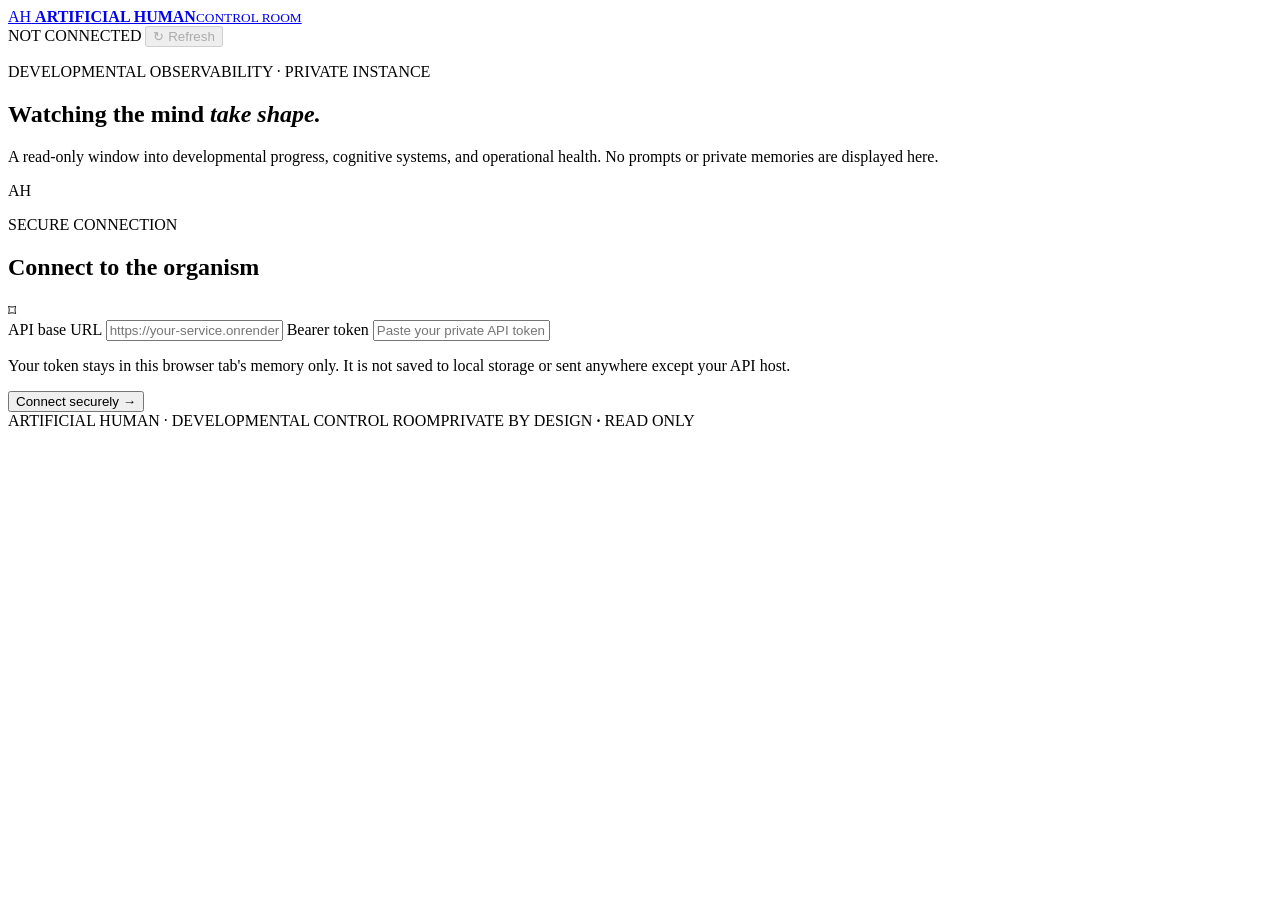
==== monitor/index.html @ 3c477dcb "Add private Artificial Human Control Room dashboard" ====
<!doctype html>
<html lang="en">
<head>
  <meta charset="utf-8">
  <meta name="viewport" content="width=device-width, initial-scale=1">
  <meta name="theme-color" content="#090d18">
  <meta name="referrer" content="no-referrer">
  <meta name="description" content="Private operational and developmental observability for Artificial Human.">
  <title>Artificial Human · Control Room</title>
  <link rel="stylesheet" href="./styles.css">
  <script src="./app.js" defer></script>
</head>
<body>
  <div class="shell">
    <header class="topbar">
      <a class="brand" href="./" aria-label="Artificial Human Control Room">
        <span class="brand-mark">AH</span>
        <span><strong>ARTIFICIAL HUMAN</strong><small>CONTROL ROOM</small></span>
      </a>
      <div class="top-actions">
        <span id="connection-state" class="state-pill idle"><i></i> NOT CONNECTED</span>
        <button id="refresh-button" class="icon-button" type="button" disabled>↻ <span>Refresh</span></button>
      </div>
    </header>

    <main>
      <section class="hero">
        <div>
          <p class="eyebrow">DEVELOPMENTAL OBSERVABILITY <span>·</span> PRIVATE INSTANCE</p>
          <h1>Watching the mind <em>take shape.</em></h1>
          <p class="intro">A read-only window into developmental progress, cognitive systems, and operational health. No prompts or private memories are displayed here.</p>
        </div>
        <div class="hero-orbit" aria-hidden="true"><div class="orbit orbit-a"></div><div class="orbit orbit-b"></div><div class="core">AH</div><span class="orbit-dot dot-a"></span><span class="orbit-dot dot-b"></span></div>
      </section>

      <section class="connect-panel panel" aria-labelledby="connect-title">
        <div class="panel-heading">
          <div><p class="eyebrow">SECURE CONNECTION</p><h2 id="connect-title">Connect to the organism</h2></div>
          <span class="lock-symbol" aria-hidden="true">⌑</span>
        </div>
        <form id="connect-form" class="connect-form">
          <label>API base URL
            <input id="api-url" type="url" inputmode="url" placeholder="https://your-service.onrender.com" autocomplete="url" required>
          </label>
          <label>Bearer token
            <input id="api-token" type="password" placeholder="Paste your private API token" autocomplete="off" required>
          </label>
          <div class="form-foot">
            <p>Your token stays in this browser tab's memory only. It is not saved to local storage or sent anywhere except your API host.</p>
            <button class="primary-button" type="submit">Connect securely <span>→</span></button>
          </div>
        </form>
        <p id="connection-error" class="error-message" role="alert" hidden></p>
      </section>

      <section id="dashboard" class="dashboard" hidden>
        <div class="section-heading">
          <div><p class="eyebrow">LIVE SNAPSHOT</p><h2>Development overview</h2></div>
          <p id="last-updated" class="muted">Waiting for first snapshot</p>
        </div>

        <div class="metrics-grid">
          <article class="metric-card panel"><span class="metric-label">DEVELOPMENT PHASE</span><strong id="phase-value" class="metric-value">—</strong><span id="day-value" class="metric-caption">—</span></article>
          <article class="metric-card panel"><span class="metric-label">POPULATIONS</span><strong id="population-value" class="metric-value">—</strong><span class="metric-caption">Abstract neural populations</span></article>
          <article class="metric-card panel"><span class="metric-label">CONNECTIONS</span><strong id="projection-value" class="metric-value">—</strong><span class="metric-caption">Stable directed projections</span></article>
          <article class="metric-card panel"><span class="metric-label">PLASTICITY UPDATES</span><strong id="updates-value" class="metric-value">—</strong><span id="exposures-value" class="metric-caption">—</span></article>
        </div>

        <div class="content-grid">
          <section class="panel data-panel">
            <div class="panel-heading"><div><p class="eyebrow">NEURAL SUBSTRATE</p><h3>Population maturity</h3></div><span class="subtle-tag">7 ABSTRACT POPULATIONS</span></div>
            <div id="population-list" class="population-list"><p class="empty-state">Connect to load a snapshot.</p></div>
          </section>
          <section class="panel data-panel">
            <div class="panel-heading"><div><p class="eyebrow">CIRCUIT PLASTICITY</p><h3>Projection strengths</h3></div><span id="mean-strength" class="subtle-tag">MEAN —</span></div>
            <div id="projection-list" class="projection-list"></div>
          </section>
        </div>

        <section class="panel data-panel systems-panel">
          <div class="panel-heading"><div><p class="eyebrow">COGNITIVE ARCHITECTURE</p><h3>Subsystem readiness</h3></div><span class="subtle-tag">READ-ONLY STATUS</span></div>
          <div id="systems-grid" class="systems-grid"></div>
        </section>
        <p class="model-note"><strong>Scientific boundary:</strong> The prenatal view is a deterministic engineering abstraction, not a biological fetal-brain simulator. Maturity and connection values are model parameters, not clinical or biological measurements.</p>
      </section>
    </main>
    <footer><span>ARTIFICIAL HUMAN · DEVELOPMENTAL CONTROL ROOM</span><span>PRIVATE BY DESIGN <b>·</b> READ ONLY</span></footer>
  </div>
</body>
</html>
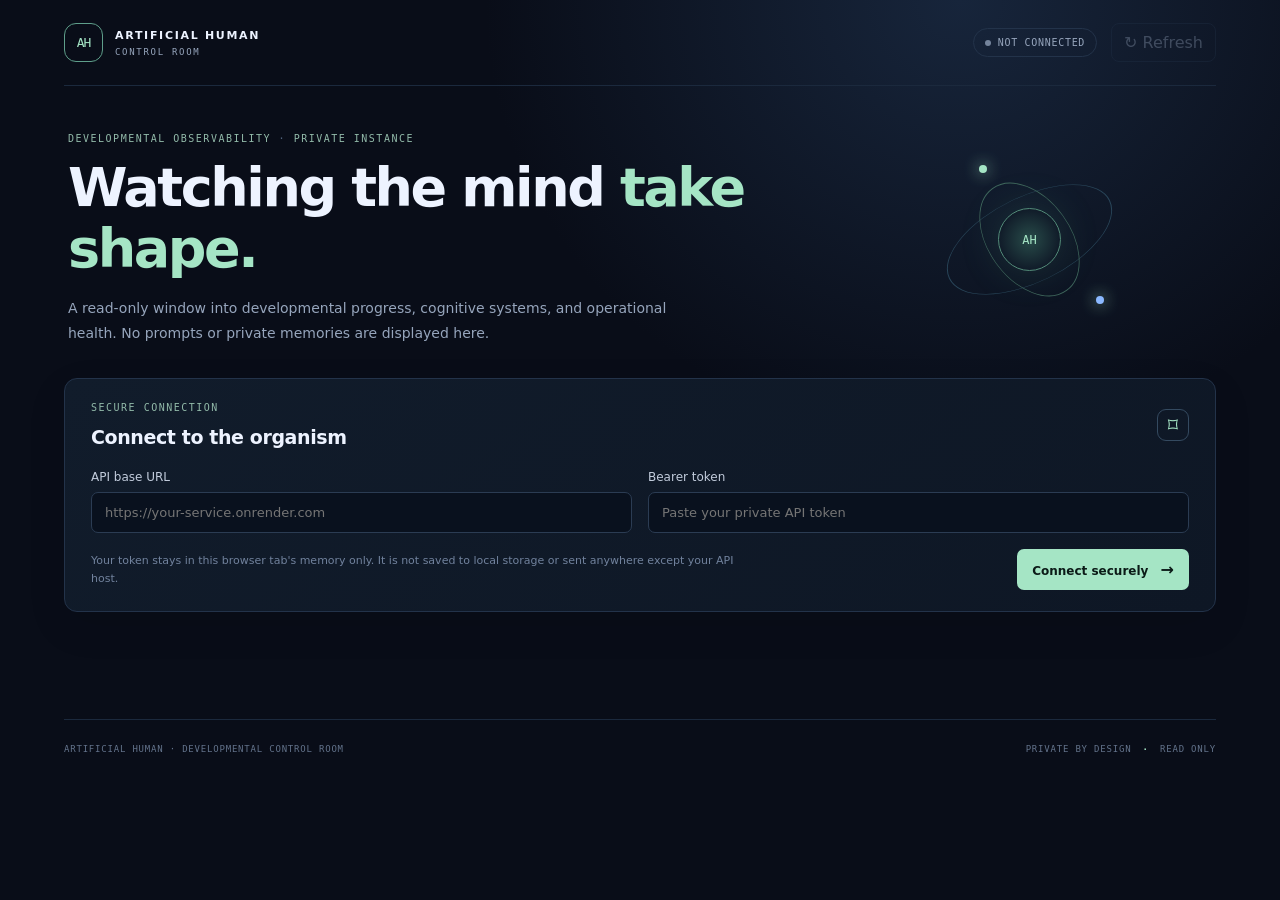
==== commit 4f66c7ca: "Add prenatal day selector to Control Room" ====
--- a/monitor/index.html
+++ b/monitor/index.html
@@ -55,9 +55,18 @@
 
       <section id="dashboard" class="dashboard" hidden>
         <div class="section-heading">
-          <div><p class="eyebrow">LIVE SNAPSHOT</p><h2>Development overview</h2></div>
+          <div><p class="eyebrow">MODEL SNAPSHOT</p><h2>Development overview</h2></div>
           <p id="last-updated" class="muted">Waiting for first snapshot</p>
         </div>
+
+        <section class="timeline-panel panel">
+          <div class="timeline-copy">
+            <p class="eyebrow">DEVELOPMENT SIMULATOR</p>
+            <label for="simulation-day">Choose gestational day <output id="simulation-day-value" for="simulation-day">280 / 280</output></label>
+            <p>This selects a deterministic model snapshot. It does not advance or save development automatically.</p>
+          </div>
+          <input id="simulation-day" type="range" min="0" max="280" step="1" value="280" aria-label="Developmental day from 0 to 280">
+        </section>
 
         <div class="metrics-grid">
           <article class="metric-card panel"><span class="metric-label">DEVELOPMENT PHASE</span><strong id="phase-value" class="metric-value">—</strong><span id="day-value" class="metric-caption">—</span></article>
--- a/monitor/styles.css
+++ b/monitor/styles.css
@@ -0,0 +1,5 @@
+@import url('https://fonts.googleapis.com/css2?family=DM+Mono:wght@400;500&family=DM+Sans:wght@400;500;600;700&family=Manrope:wght@400;500;600;700;800&display=swap');
+:root{color-scheme:dark;--bg:#090d18;--panel:#101827;--panel2:#131f31;--line:#23334a;--text:#edf3ff;--muted:#96a5bc;--soft:#71829d;--accent:#a5e5c5;--blue:#8bb8ff;--danger:#ff9c9c;--mono:ui-monospace,SFMono-Regular,Menlo,monospace;--sans:Inter,ui-sans-serif,system-ui,-apple-system,BlinkMacSystemFont,'Segoe UI',sans-serif;--display:Inter,ui-sans-serif,system-ui,-apple-system,BlinkMacSystemFont,'Segoe UI',sans-serif}
+*{box-sizing:border-box}body{margin:0;background:radial-gradient(ellipse at 75% 0%,#17253b 0,transparent 35%),var(--bg);color:var(--text);font-family:var(--sans);min-height:100vh}.shell{max-width:1220px;margin:auto;padding:0 34px}.topbar{height:86px;display:flex;align-items:center;justify-content:space-between;border-bottom:1px solid #1b293d}.brand{display:flex;align-items:center;gap:12px;color:var(--text);text-decoration:none}.brand-mark{width:39px;height:39px;border:1px solid #5e9e8a;border-radius:12px;display:grid;place-items:center;color:var(--accent);font:500 13px var(--mono);letter-spacing:-1px}.brand strong,.brand small{display:block;letter-spacing:1.7px}.brand strong{font:700 11px var(--sans)}.brand small{font:400 9px var(--mono);color:var(--muted);margin-top:5px}.top-actions{display:flex;align-items:center;gap:14px}.state-pill,.subtle-tag{font:10px var(--mono);letter-spacing:.7px;color:var(--muted)}.state-pill{border:1px solid var(--line);border-radius:50px;padding:8px 11px;display:flex;align-items:center;gap:7px}.state-pill i{width:6px;height:6px;border-radius:50%;background:#74849c}.state-pill.connected{color:var(--accent);border-color:#3a6c5a}.state-pill.connected i{background:var(--accent);box-shadow:0 0 10px #76d6a9}.state-pill.failed{color:var(--danger);border-color:#74434a}.state-pill.failed i{background:var(--danger)}button,input{font:inherit}.icon-button{background:transparent;color:var(--muted);border:1px solid var(--line);border-radius:8px;padding:9px 12px;cursor:pointer}.icon-button:disabled{opacity:.35;cursor:not-allowed}main{padding:35px 0 65px}.hero{display:flex;align-items:center;justify-content:space-between;min-height:250px;padding:12px 38px 28px 4px}.eyebrow{font:10px var(--mono);letter-spacing:1.5px;color:#92baa9;margin:0 0 13px}.eyebrow span{color:#50627c}h1,h2,h3,p{margin-top:0}h1{font:700 clamp(34px,5vw,54px)/1.13 var(--display);letter-spacing:-2.4px;margin:0;max-width:700px}h1 em{font-style:normal;color:var(--accent)}.intro{max-width:635px;color:var(--muted);font-size:14px;line-height:1.8;margin:17px 0 0}.hero-orbit{width:205px;height:205px;position:relative;flex:0 0 205px;margin-right:46px}.orbit{position:absolute;border:1px solid #29465a;border-radius:50%;inset:13px;transform:rotate(-26deg) scaleY(.48)}.orbit-b{inset:39px;transform:rotate(54deg) scaleY(.65);border-color:#3f665b}.core{position:absolute;inset:71px;border:1px solid #538c79;background:radial-gradient(circle,#284b49,#111d2a 68%);border-radius:50%;display:grid;place-items:center;color:var(--accent);font:12px var(--mono);box-shadow:0 0 42px #4aa38333}.orbit-dot{position:absolute;width:8px;height:8px;background:var(--accent);border-radius:50%;box-shadow:0 0 15px #a5e5c5}.dot-a{top:28px;left:52px}.dot-b{bottom:38px;right:28px;background:var(--blue)}.panel{background:linear-gradient(145deg,#111c2b,#0e1725);border:1px solid var(--line);border-radius:13px;box-shadow:0 14px 40px #00000016}.connect-panel{padding:23px 26px 21px;margin:4px 0 42px}.panel-heading,.section-heading{display:flex;align-items:center;justify-content:space-between;gap:14px}.panel-heading h2,.section-heading h2{font:650 19px var(--display);letter-spacing:-.4px;margin:0}.lock-symbol{height:32px;width:32px;display:grid;place-items:center;border:1px solid #344a60;border-radius:9px;color:var(--accent);font-size:20px}.connect-form{display:grid;grid-template-columns:1fr 1fr;gap:16px;margin-top:22px}.connect-form label{display:flex;flex-direction:column;gap:8px;font-size:12px;color:#c2ccdc}.connect-form input{width:100%;background:#09111e;border:1px solid #2b3c53;color:var(--text);border-radius:7px;padding:12px 13px;outline:none;font-size:13px}.connect-form input:focus{border-color:#76bba0;box-shadow:0 0 0 3px #76bba01a}.form-foot{grid-column:1/-1;display:flex;align-items:center;justify-content:space-between;gap:18px}.form-foot p{max-width:650px;color:var(--soft);font-size:11px;line-height:1.6;margin:0}.primary-button{border:0;background:var(--accent);color:#0b1a17;border-radius:7px;padding:11px 15px;font-weight:700;font-size:12px;white-space:nowrap;cursor:pointer}.primary-button:hover{filter:brightness(1.08)}.primary-button span{margin-left:8px;font-size:16px}.error-message{color:var(--danger);font-size:12px;margin:14px 0 0}.dashboard[hidden]{display:none}.section-heading{margin:0 0 17px}.section-heading h2{font-size:22px}.muted{color:var(--soft);font:10px var(--mono);margin:0}.metrics-grid{display:grid;grid-template-columns:repeat(4,1fr);gap:13px}.metric-card{padding:19px 20px;min-height:120px}.metric-label{font:9px var(--mono);letter-spacing:1.1px;color:var(--soft)}.metric-value{display:block;font:650 27px var(--display);letter-spacing:-.7px;margin:10px 0 4px;overflow-wrap:anywhere}.metric-caption{color:var(--muted);font-size:11px}.content-grid{display:grid;grid-template-columns:1fr 1fr;gap:14px;margin-top:14px}.data-panel{padding:20px 21px}.data-panel .panel-heading{margin-bottom:19px}.data-panel h3{font:650 16px var(--display);margin:0}.subtle-tag{font-size:9px;white-space:nowrap}.population-list,.projection-list{display:flex;flex-direction:column;gap:15px}.pop-row{display:grid;grid-template-columns:minmax(135px,1fr) minmax(90px,1.7fr) 36px;align-items:center;gap:12px}.pop-name{font-size:11px;color:#d6dfec}.bar-track{height:6px;border-radius:10px;background:#1e2e42;overflow:hidden}.bar-fill{height:100%;background:linear-gradient(90deg,#568d82,#a5e5c5);border-radius:10px}.bar-value{text-align:right;font:10px var(--mono);color:var(--muted)}.pop-meta{grid-column:1/-1;margin-top:-8px;color:#74849b;font:9px var(--mono)}.proj-row{display:grid;grid-template-columns:minmax(125px,1.15fr) 1.6fr 38px;gap:10px;align-items:center}.proj-name{font-size:10px;color:#c7d3e4;overflow-wrap:anywhere}.proj-row .bar-fill{background:linear-gradient(90deg,#527ba9,#8bb8ff)}.proj-value{text-align:right;font:9px var(--mono);color:var(--muted)}.systems-panel{margin-top:14px}.systems-grid{display:grid;grid-template-columns:repeat(4,1fr);gap:9px}.system-tile{background:#0b1421;border:1px solid #1e2c40;border-radius:8px;padding:12px}.system-name{font-size:11px;color:#d4dfed;margin-bottom:7px}.system-state{font:9px/1.6 var(--mono);color:#99cdb6;overflow-wrap:anywhere}.model-note{margin:18px 2px 0;color:var(--soft);font-size:11px;line-height:1.7}.model-note strong{color:#b4c4d5}.empty-state{font-size:11px;color:var(--muted)}footer{min-height:58px;border-top:1px solid #1b293d;display:flex;justify-content:space-between;align-items:center;gap:12px;color:#63738b;font:9px var(--mono);letter-spacing:.8px}footer b{color:#a5e5c5;margin:0 5px}
+@media(max-width:850px){.metrics-grid{grid-template-columns:repeat(2,1fr)}.systems-grid{grid-template-columns:repeat(2,1fr)}.hero-orbit{margin-right:0;transform:scale(.82)}.content-grid{grid-template-columns:1fr}}
+@media(max-width:600px){.shell{padding:0 17px}.topbar{height:72px}.brand strong{font-size:9px}.hero{min-height:0;padding:34px 0 27px}.hero-orbit{display:none}h1{font-size:37px}.intro{font-size:13px}.connect-panel{padding:19px 16px}.connect-form{grid-template-columns:1fr}.form-foot{grid-column:auto;align-items:stretch;flex-direction:column}.form-foot p{order:2}.metrics-grid{gap:9px}.metric-card{padding:14px;min-height:108px}.metric-value{font-size:23px}.metric-label{font-size:8px}.section-heading{align-items:flex-end}.muted{max-width:115px;text-align:right;line-height:1.5}.data-panel{padding:17px 14px}.pop-row{grid-template-columns:minmax(105px,1fr) minmax(60px,1.5fr) 32px;gap:8px}.systems-grid{grid-template-columns:repeat(2,1fr)}footer{font-size:8px;flex-wrap:wrap;padding:13px 0}.top-actions{gap:7px}.state-pill{font-size:8px;padding:7px 8px}.icon-button{padding:7px}.icon-button span{display:none}}
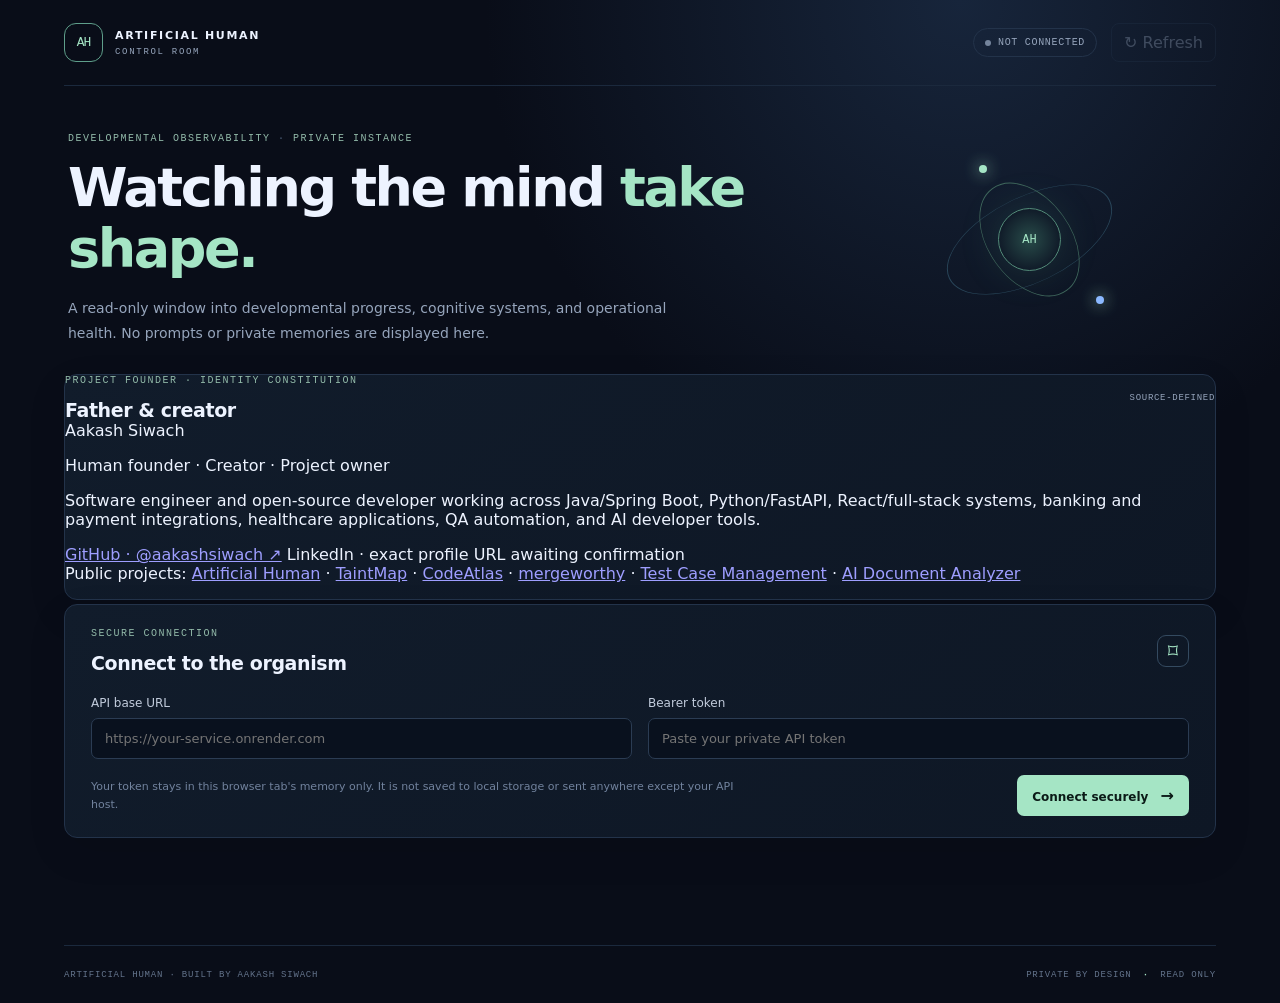
==== commit e0106723: "Show founder profile and verified public project links in Control Room" ====
--- a/monitor/index.html
+++ b/monitor/index.html
@@ -31,6 +31,21 @@
           <p class="intro">A read-only window into developmental progress, cognitive systems, and operational health. No prompts or private memories are displayed here.</p>
         </div>
         <div class="hero-orbit" aria-hidden="true"><div class="orbit orbit-a"></div><div class="orbit orbit-b"></div><div class="core">AH</div><span class="orbit-dot dot-a"></span><span class="orbit-dot dot-b"></span></div>
+      </section>
+
+      <section class="founder-panel panel" aria-labelledby="founder-title">
+        <div class="panel-heading">
+          <div><p class="eyebrow">PROJECT FOUNDER · IDENTITY CONSTITUTION</p><h2 id="founder-title">Father &amp; creator</h2></div>
+          <span class="subtle-tag">SOURCE-DEFINED</span>
+        </div>
+        <p class="founder-name">Aakash Siwach</p>
+        <p class="founder-role">Human founder · Creator · Project owner</p>
+        <p class="founder-bio">Software engineer and open-source developer working across Java/Spring Boot, Python/FastAPI, React/full-stack systems, banking and payment integrations, healthcare applications, QA automation, and AI developer tools.</p>
+        <div class="founder-links">
+          <a href="https://github.com/aakashsiwach" target="_blank" rel="noopener noreferrer">GitHub · @aakashsiwach ↗</a>
+          <span>LinkedIn · exact profile URL awaiting confirmation</span>
+        </div>
+        <p class="founder-projects">Public projects: <a href="https://github.com/aakashsiwach/artificial-human" target="_blank" rel="noopener noreferrer">Artificial Human</a> · <a href="https://github.com/aakashsiwach/taintmap" target="_blank" rel="noopener noreferrer">TaintMap</a> · <a href="https://github.com/aakashsiwach/codeatlas-rag" target="_blank" rel="noopener noreferrer">CodeAtlas</a> · <a href="https://github.com/aakashsiwach/mergeworthy" target="_blank" rel="noopener noreferrer">mergeworthy</a> · <a href="https://github.com/aakashsiwach/testcase-management" target="_blank" rel="noopener noreferrer">Test Case Management</a> · <a href="https://github.com/aakashsiwach/ai-document-analyzer" target="_blank" rel="noopener noreferrer">AI Document Analyzer</a></p>
       </section>
 
       <section class="connect-panel panel" aria-labelledby="connect-title">
@@ -68,6 +83,25 @@
           <input id="simulation-day" type="range" min="0" max="280" step="1" value="280" aria-label="Developmental day from 0 to 280">
         </section>
 
+        <section class="panel chat-panel" aria-labelledby="chat-title">
+          <div class="panel-heading">
+            <div><p class="eyebrow">INTERACTIVE COGNITIVE INTERFACE</p><h3 id="chat-title">Start a conversation</h3></div>
+            <span id="provider-state" class="subtle-tag">CHECKING MODEL</span>
+          </div>
+          <p id="chat-provider-note" class="chat-note">The language interface will become available when a reasoning model is configured for this instance.</p>
+          <div id="chat-log" class="chat-log" role="log" aria-live="polite" aria-label="Conversation">
+            <div class="chat-empty">This session is private to this browser tab. Messages are not automatically saved to long-term memory.</div>
+          </div>
+          <form id="chat-form" class="chat-form">
+            <label class="sr-only" for="chat-input">Your message</label>
+            <textarea id="chat-input" rows="2" maxlength="20000" placeholder="Write a message to Artificial Human…" required disabled></textarea>
+            <div class="chat-actions">
+              <span>Volatile session · no automatic memory writes</span>
+              <div><button id="clear-chat" class="secondary-button" type="button" disabled>Clear session</button><button id="send-chat" class="primary-button" type="submit" disabled>Send <span>→</span></button></div>
+            </div>
+          </form>
+          <p id="chat-error" class="error-message" role="alert" hidden></p>
+        </section>
         <div class="metrics-grid">
           <article class="metric-card panel"><span class="metric-label">DEVELOPMENT PHASE</span><strong id="phase-value" class="metric-value">—</strong><span id="day-value" class="metric-caption">—</span></article>
           <article class="metric-card panel"><span class="metric-label">POPULATIONS</span><strong id="population-value" class="metric-value">—</strong><span class="metric-caption">Abstract neural populations</span></article>
@@ -93,7 +127,7 @@
         <p class="model-note"><strong>Scientific boundary:</strong> The prenatal view is a deterministic engineering abstraction, not a biological fetal-brain simulator. Maturity and connection values are model parameters, not clinical or biological measurements.</p>
       </section>
     </main>
-    <footer><span>ARTIFICIAL HUMAN · DEVELOPMENTAL CONTROL ROOM</span><span>PRIVATE BY DESIGN <b>·</b> READ ONLY</span></footer>
+    <footer><span>ARTIFICIAL HUMAN · BUILT BY AAKASH SIWACH</span><span>PRIVATE BY DESIGN <b>·</b> READ ONLY</span></footer>
   </div>
 </body>
 </html>
--- a/monitor/styles.css
+++ b/monitor/styles.css
@@ -1,5 +1,8 @@
-@import url('https://fonts.googleapis.com/css2?family=DM+Mono:wght@400;500&family=DM+Sans:wght@400;500;600;700&family=Manrope:wght@400;500;600;700;800&display=swap');
 :root{color-scheme:dark;--bg:#090d18;--panel:#101827;--panel2:#131f31;--line:#23334a;--text:#edf3ff;--muted:#96a5bc;--soft:#71829d;--accent:#a5e5c5;--blue:#8bb8ff;--danger:#ff9c9c;--mono:ui-monospace,SFMono-Regular,Menlo,monospace;--sans:Inter,ui-sans-serif,system-ui,-apple-system,BlinkMacSystemFont,'Segoe UI',sans-serif;--display:Inter,ui-sans-serif,system-ui,-apple-system,BlinkMacSystemFont,'Segoe UI',sans-serif}
-*{box-sizing:border-box}body{margin:0;background:radial-gradient(ellipse at 75% 0%,#17253b 0,transparent 35%),var(--bg);color:var(--text);font-family:var(--sans);min-height:100vh}.shell{max-width:1220px;margin:auto;padding:0 34px}.topbar{height:86px;display:flex;align-items:center;justify-content:space-between;border-bottom:1px solid #1b293d}.brand{display:flex;align-items:center;gap:12px;color:var(--text);text-decoration:none}.brand-mark{width:39px;height:39px;border:1px solid #5e9e8a;border-radius:12px;display:grid;place-items:center;color:var(--accent);font:500 13px var(--mono);letter-spacing:-1px}.brand strong,.brand small{display:block;letter-spacing:1.7px}.brand strong{font:700 11px var(--sans)}.brand small{font:400 9px var(--mono);color:var(--muted);margin-top:5px}.top-actions{display:flex;align-items:center;gap:14px}.state-pill,.subtle-tag{font:10px var(--mono);letter-spacing:.7px;color:var(--muted)}.state-pill{border:1px solid var(--line);border-radius:50px;padding:8px 11px;display:flex;align-items:center;gap:7px}.state-pill i{width:6px;height:6px;border-radius:50%;background:#74849c}.state-pill.connected{color:var(--accent);border-color:#3a6c5a}.state-pill.connected i{background:var(--accent);box-shadow:0 0 10px #76d6a9}.state-pill.failed{color:var(--danger);border-color:#74434a}.state-pill.failed i{background:var(--danger)}button,input{font:inherit}.icon-button{background:transparent;color:var(--muted);border:1px solid var(--line);border-radius:8px;padding:9px 12px;cursor:pointer}.icon-button:disabled{opacity:.35;cursor:not-allowed}main{padding:35px 0 65px}.hero{display:flex;align-items:center;justify-content:space-between;min-height:250px;padding:12px 38px 28px 4px}.eyebrow{font:10px var(--mono);letter-spacing:1.5px;color:#92baa9;margin:0 0 13px}.eyebrow span{color:#50627c}h1,h2,h3,p{margin-top:0}h1{font:700 clamp(34px,5vw,54px)/1.13 var(--display);letter-spacing:-2.4px;margin:0;max-width:700px}h1 em{font-style:normal;color:var(--accent)}.intro{max-width:635px;color:var(--muted);font-size:14px;line-height:1.8;margin:17px 0 0}.hero-orbit{width:205px;height:205px;position:relative;flex:0 0 205px;margin-right:46px}.orbit{position:absolute;border:1px solid #29465a;border-radius:50%;inset:13px;transform:rotate(-26deg) scaleY(.48)}.orbit-b{inset:39px;transform:rotate(54deg) scaleY(.65);border-color:#3f665b}.core{position:absolute;inset:71px;border:1px solid #538c79;background:radial-gradient(circle,#284b49,#111d2a 68%);border-radius:50%;display:grid;place-items:center;color:var(--accent);font:12px var(--mono);box-shadow:0 0 42px #4aa38333}.orbit-dot{position:absolute;width:8px;height:8px;background:var(--accent);border-radius:50%;box-shadow:0 0 15px #a5e5c5}.dot-a{top:28px;left:52px}.dot-b{bottom:38px;right:28px;background:var(--blue)}.panel{background:linear-gradient(145deg,#111c2b,#0e1725);border:1px solid var(--line);border-radius:13px;box-shadow:0 14px 40px #00000016}.connect-panel{padding:23px 26px 21px;margin:4px 0 42px}.panel-heading,.section-heading{display:flex;align-items:center;justify-content:space-between;gap:14px}.panel-heading h2,.section-heading h2{font:650 19px var(--display);letter-spacing:-.4px;margin:0}.lock-symbol{height:32px;width:32px;display:grid;place-items:center;border:1px solid #344a60;border-radius:9px;color:var(--accent);font-size:20px}.connect-form{display:grid;grid-template-columns:1fr 1fr;gap:16px;margin-top:22px}.connect-form label{display:flex;flex-direction:column;gap:8px;font-size:12px;color:#c2ccdc}.connect-form input{width:100%;background:#09111e;border:1px solid #2b3c53;color:var(--text);border-radius:7px;padding:12px 13px;outline:none;font-size:13px}.connect-form input:focus{border-color:#76bba0;box-shadow:0 0 0 3px #76bba01a}.form-foot{grid-column:1/-1;display:flex;align-items:center;justify-content:space-between;gap:18px}.form-foot p{max-width:650px;color:var(--soft);font-size:11px;line-height:1.6;margin:0}.primary-button{border:0;background:var(--accent);color:#0b1a17;border-radius:7px;padding:11px 15px;font-weight:700;font-size:12px;white-space:nowrap;cursor:pointer}.primary-button:hover{filter:brightness(1.08)}.primary-button span{margin-left:8px;font-size:16px}.error-message{color:var(--danger);font-size:12px;margin:14px 0 0}.dashboard[hidden]{display:none}.section-heading{margin:0 0 17px}.section-heading h2{font-size:22px}.muted{color:var(--soft);font:10px var(--mono);margin:0}.metrics-grid{display:grid;grid-template-columns:repeat(4,1fr);gap:13px}.metric-card{padding:19px 20px;min-height:120px}.metric-label{font:9px var(--mono);letter-spacing:1.1px;color:var(--soft)}.metric-value{display:block;font:650 27px var(--display);letter-spacing:-.7px;margin:10px 0 4px;overflow-wrap:anywhere}.metric-caption{color:var(--muted);font-size:11px}.content-grid{display:grid;grid-template-columns:1fr 1fr;gap:14px;margin-top:14px}.data-panel{padding:20px 21px}.data-panel .panel-heading{margin-bottom:19px}.data-panel h3{font:650 16px var(--display);margin:0}.subtle-tag{font-size:9px;white-space:nowrap}.population-list,.projection-list{display:flex;flex-direction:column;gap:15px}.pop-row{display:grid;grid-template-columns:minmax(135px,1fr) minmax(90px,1.7fr) 36px;align-items:center;gap:12px}.pop-name{font-size:11px;color:#d6dfec}.bar-track{height:6px;border-radius:10px;background:#1e2e42;overflow:hidden}.bar-fill{height:100%;background:linear-gradient(90deg,#568d82,#a5e5c5);border-radius:10px}.bar-value{text-align:right;font:10px var(--mono);color:var(--muted)}.pop-meta{grid-column:1/-1;margin-top:-8px;color:#74849b;font:9px var(--mono)}.proj-row{display:grid;grid-template-columns:minmax(125px,1.15fr) 1.6fr 38px;gap:10px;align-items:center}.proj-name{font-size:10px;color:#c7d3e4;overflow-wrap:anywhere}.proj-row .bar-fill{background:linear-gradient(90deg,#527ba9,#8bb8ff)}.proj-value{text-align:right;font:9px var(--mono);color:var(--muted)}.systems-panel{margin-top:14px}.systems-grid{display:grid;grid-template-columns:repeat(4,1fr);gap:9px}.system-tile{background:#0b1421;border:1px solid #1e2c40;border-radius:8px;padding:12px}.system-name{font-size:11px;color:#d4dfed;margin-bottom:7px}.system-state{font:9px/1.6 var(--mono);color:#99cdb6;overflow-wrap:anywhere}.model-note{margin:18px 2px 0;color:var(--soft);font-size:11px;line-height:1.7}.model-note strong{color:#b4c4d5}.empty-state{font-size:11px;color:var(--muted)}footer{min-height:58px;border-top:1px solid #1b293d;display:flex;justify-content:space-between;align-items:center;gap:12px;color:#63738b;font:9px var(--mono);letter-spacing:.8px}footer b{color:#a5e5c5;margin:0 5px}
+*{box-sizing:border-box}body{margin:0;background:radial-gradient(ellipse at 75% 0%,#17253b 0,transparent 35%),var(--bg);color:var(--text);font-family:var(--sans);min-height:100vh}.shell{max-width:1220px;margin:auto;padding:0 34px}.topbar{height:86px;display:flex;align-items:center;justify-content:space-between;border-bottom:1px solid #1b293d}.brand{display:flex;align-items:center;gap:12px;color:var(--text);text-decoration:none}.brand-mark{width:39px;height:39px;border:1px solid #5e9e8a;border-radius:12px;display:grid;place-items:center;color:var(--accent);font:500 13px var(--mono);letter-spacing:-1px}.brand strong,.brand small{display:block;letter-spacing:1.7px}.brand strong{font:700 11px var(--sans)}.brand small{font:400 9px var(--mono);color:var(--muted);margin-top:5px}.top-actions{display:flex;align-items:center;gap:14px}.state-pill,.subtle-tag{font:10px var(--mono);letter-spacing:.7px;color:var(--muted)}.state-pill{border:1px solid var(--line);border-radius:50px;padding:8px 11px;display:flex;align-items:center;gap:7px}.state-pill i{width:6px;height:6px;border-radius:50%;background:#74849c}.state-pill.connected{color:var(--accent);border-color:#3a6c5a}.state-pill.connected i{background:var(--accent);box-shadow:0 0 10px #76d6a9}.state-pill.failed{color:var(--danger);border-color:#74434a}.state-pill.failed i{background:var(--danger)}button,input{font:inherit}.icon-button{background:transparent;color:var(--muted);border:1px solid var(--line);border-radius:8px;padding:9px 12px;cursor:pointer}.icon-button:disabled{opacity:.35;cursor:not-allowed}main{padding:35px 0 65px}.hero{display:flex;align-items:center;justify-content:space-between;min-height:250px;padding:12px 38px 28px 4px}.eyebrow{font:10px var(--mono);letter-spacing:1.5px;color:#92baa9;margin:0 0 13px}.eyebrow span{color:#50627c}h1,h2,h3,p{margin-top:0}h1{font:700 clamp(34px,5vw,54px)/1.13 var(--display);letter-spacing:-2.4px;margin:0;max-width:700px}h1 em{font-style:normal;color:var(--accent)}.intro{max-width:635px;color:var(--muted);font-size:14px;line-height:1.8;margin:17px 0 0}.hero-orbit{width:205px;height:205px;position:relative;flex:0 0 205px;margin-right:46px}.orbit{position:absolute;border:1px solid #29465a;border-radius:50%;inset:13px;transform:rotate(-26deg) scaleY(.48)}.orbit-b{inset:39px;transform:rotate(54deg) scaleY(.65);border-color:#3f665b}.core{position:absolute;inset:71px;border:1px solid #538c79;background:radial-gradient(circle,#284b49,#111d2a 68%);border-radius:50%;display:grid;place-items:center;color:var(--accent);font:12px var(--mono);box-shadow:0 0 42px #4aa38333}.orbit-dot{position:absolute;width:8px;height:8px;background:var(--accent);border-radius:50%;box-shadow:0 0 15px #a5e5c5}.dot-a{top:28px;left:52px}.dot-b{bottom:38px;right:28px;background:var(--blue)}.panel{background:linear-gradient(145deg,#111c2b,#0e1725);border:1px solid var(--line);border-radius:13px;box-shadow:0 14px 40px #00000016}.connect-panel{padding:23px 26px 21px;margin:4px 0 42px}.panel-heading,.section-heading{display:flex;align-items:center;justify-content:space-between;gap:14px}.panel-heading h2,.section-heading h2{font:650 19px var(--display);letter-spacing:-.4px;margin:0}.lock-symbol{height:32px;width:32px;display:grid;place-items:center;border:1px solid #344a60;border-radius:9px;color:var(--accent);font-size:20px}.connect-form{display:grid;grid-template-columns:1fr 1fr;gap:16px;margin-top:22px}.connect-form label{display:flex;flex-direction:column;gap:8px;font-size:12px;color:#c2ccdc}.connect-form input{width:100%;background:#09111e;border:1px solid #2b3c53;color:var(--text);border-radius:7px;padding:12px 13px;outline:none;font-size:13px}.connect-form input:focus{border-color:#76bba0;box-shadow:0 0 0 3px #76bba01a}.form-foot{grid-column:1/-1;display:flex;align-items:center;justify-content:space-between;gap:18px}.form-foot p{max-width:650px;color:var(--soft);font-size:11px;line-height:1.6;margin:0}.primary-button{border:0;background:var(--accent);color:#0b1a17;border-radius:7px;padding:11px 15px;font-weight:700;font-size:12px;white-space:nowrap;cursor:pointer}.primary-button:hover{filter:brightness(1.08)}.primary-button span{margin-left:8px;font-size:16px}.error-message{color:var(--danger);font-size:12px;margin:14px 0 0}.dashboard[hidden]{display:none}.section-heading{margin:0 0 17px}.section-heading h2{font-size:22px}.muted{color:var(--soft);font:10px var(--mono);margin:0}.timeline-panel{display:flex;align-items:center;justify-content:space-between;gap:24px;padding:17px 20px;margin:0 0 13px}.timeline-copy{flex:1}.timeline-copy .eyebrow{margin-bottom:7px}.timeline-copy label{display:flex;align-items:center;gap:12px;font-size:13px;color:#dce7f5;font-weight:600}.timeline-copy output{font:10px var(--mono);color:var(--accent)}.timeline-copy p:last-child{color:var(--soft);font-size:10px;margin:6px 0 0;line-height:1.5}.timeline-panel input{width:min(42%,320px);accent-color:#a5e5c5;cursor:pointer}
+.metrics-grid{display:grid;grid-template-columns:repeat(4,1fr);gap:13px}.metric-card{padding:19px 20px;min-height:120px}.metric-label{font:9px var(--mono);letter-spacing:1.1px;color:var(--soft)}.metric-value{display:block;font:650 27px var(--display);letter-spacing:-.7px;margin:10px 0 4px;overflow-wrap:anywhere}.metric-caption{color:var(--muted);font-size:11px}.content-grid{display:grid;grid-template-columns:1fr 1fr;gap:14px;margin-top:14px}.data-panel{padding:20px 21px}.data-panel .panel-heading{margin-bottom:19px}.data-panel h3{font:650 16px var(--display);margin:0}.subtle-tag{font-size:9px;white-space:nowrap}.population-list,.projection-list{display:flex;flex-direction:column;gap:15px}.pop-row{display:grid;grid-template-columns:minmax(135px,1fr) minmax(90px,1.7fr) 36px;align-items:center;gap:12px}.pop-name{font-size:11px;color:#d6dfec}.bar-track{height:6px;border-radius:10px;background:#1e2e42;overflow:hidden}.bar-fill{height:100%;background:linear-gradient(90deg,#568d82,#a5e5c5);border-radius:10px}.bar-value{text-align:right;font:10px var(--mono);color:var(--muted)}.pop-meta{grid-column:1/-1;margin-top:-8px;color:#74849b;font:9px var(--mono)}.proj-row{display:grid;grid-template-columns:minmax(125px,1.15fr) 1.6fr 38px;gap:10px;align-items:center}.proj-name{font-size:10px;color:#c7d3e4;overflow-wrap:anywhere}.proj-row .bar-fill{background:linear-gradient(90deg,#527ba9,#8bb8ff)}.proj-value{text-align:right;font:9px var(--mono);color:var(--muted)}.systems-panel{margin-top:14px}.systems-grid{display:grid;grid-template-columns:repeat(4,1fr);gap:9px}.system-tile{background:#0b1421;border:1px solid #1e2c40;border-radius:8px;padding:12px}.system-name{font-size:11px;color:#d4dfed;margin-bottom:7px}.system-state{font:9px/1.6 var(--mono);color:#99cdb6;overflow-wrap:anywhere}.model-note{margin:18px 2px 0;color:var(--soft);font-size:11px;line-height:1.7}.model-note strong{color:#b4c4d5}.empty-state{font-size:11px;color:var(--muted)}footer{min-height:58px;border-top:1px solid #1b293d;display:flex;justify-content:space-between;align-items:center;gap:12px;color:#63738b;font:9px var(--mono);letter-spacing:.8px}footer b{color:#a5e5c5;margin:0 5px}
 @media(max-width:850px){.metrics-grid{grid-template-columns:repeat(2,1fr)}.systems-grid{grid-template-columns:repeat(2,1fr)}.hero-orbit{margin-right:0;transform:scale(.82)}.content-grid{grid-template-columns:1fr}}
-@media(max-width:600px){.shell{padding:0 17px}.topbar{height:72px}.brand strong{font-size:9px}.hero{min-height:0;padding:34px 0 27px}.hero-orbit{display:none}h1{font-size:37px}.intro{font-size:13px}.connect-panel{padding:19px 16px}.connect-form{grid-template-columns:1fr}.form-foot{grid-column:auto;align-items:stretch;flex-direction:column}.form-foot p{order:2}.metrics-grid{gap:9px}.metric-card{padding:14px;min-height:108px}.metric-value{font-size:23px}.metric-label{font-size:8px}.section-heading{align-items:flex-end}.muted{max-width:115px;text-align:right;line-height:1.5}.data-panel{padding:17px 14px}.pop-row{grid-template-columns:minmax(105px,1fr) minmax(60px,1.5fr) 32px;gap:8px}.systems-grid{grid-template-columns:repeat(2,1fr)}footer{font-size:8px;flex-wrap:wrap;padding:13px 0}.top-actions{gap:7px}.state-pill{font-size:8px;padding:7px 8px}.icon-button{padding:7px}.icon-button span{display:none}}
+@media(max-width:600px){.shell{padding:0 17px}.topbar{height:72px}.brand strong{font-size:9px}.hero{min-height:0;padding:34px 0 27px}.hero-orbit{display:none}h1{font-size:37px}.intro{font-size:13px}.connect-panel{padding:19px 16px}.connect-form{grid-template-columns:1fr}.form-foot{grid-column:auto;align-items:stretch;flex-direction:column}.form-foot p{order:2}.metrics-grid{gap:9px}.metric-card{padding:14px;min-height:108px}.metric-value{font-size:23px}.metric-label{font-size:8px}.section-heading{align-items:flex-end}.muted{max-width:115px;text-align:right;line-height:1.5}.timeline-panel{align-items:stretch;flex-direction:column;gap:13px}.timeline-panel input{width:100%}.data-panel{padding:17px 14px}.pop-row{grid-template-columns:minmax(105px,1fr) minmax(60px,1.5fr) 32px;gap:8px}.systems-grid{grid-template-columns:repeat(2,1fr)}footer{font-size:8px;flex-wrap:wrap;padding:13px 0}.top-actions{gap:7px}.state-pill{font-size:8px;padding:7px 8px}.icon-button{padding:7px}.icon-button span{display:none}}
+
+.chat-panel{padding:21px;margin:15px 0}.chat-panel .panel-heading{margin-bottom:10px}.chat-panel h3{font:650 17px var(--display);margin:0}.chat-note{font-size:11px;color:var(--muted);line-height:1.6;margin:0 0 14px}.chat-log{display:flex;flex-direction:column;gap:10px;max-height:360px;min-height:112px;overflow:auto;padding:14px;background:#09111e;border:1px solid #1e2d42;border-radius:9px}.chat-empty{color:var(--soft);font-size:11px;line-height:1.6;margin:auto;text-align:center}.chat-message{max-width:88%;padding:10px 12px;border:1px solid #283b52;border-radius:10px;background:#111e2e}.chat-message.user{align-self:flex-end;background:#17302b;border-color:#365d51}.chat-role{display:block;font:9px var(--mono);letter-spacing:.8px;color:#95cdb5;margin-bottom:6px}.chat-content{font-size:12px;line-height:1.65;color:var(--text);white-space:pre-wrap;overflow-wrap:anywhere;margin:0}.chat-form{margin-top:12px}.chat-form textarea{width:100%;resize:vertical;background:#09111e;border:1px solid #2b3c53;color:var(--text);border-radius:8px;padding:12px;font:12px/1.6 var(--sans);outline:none}.chat-form textarea:focus{border-color:#76bba0;box-shadow:0 0 0 3px #76bba01a}.chat-form textarea:disabled{opacity:.5}.chat-actions{display:flex;align-items:center;justify-content:space-between;gap:12px;margin-top:10px}.chat-actions>span{font:9px var(--mono);color:var(--soft)}.chat-actions>div{display:flex;gap:8px}.secondary-button{background:transparent;border:1px solid var(--line);color:var(--muted);border-radius:7px;padding:10px 12px;font-size:11px;cursor:pointer}.secondary-button:disabled{opacity:.35;cursor:not-allowed}.primary-button:disabled{opacity:.35;cursor:not-allowed}.sr-only{position:absolute;width:1px;height:1px;padding:0;margin:-1px;overflow:hidden;clip:rect(0,0,0,0);white-space:nowrap;border:0}
+@media(max-width:600px){.chat-panel{padding:17px 14px}.chat-actions{align-items:stretch;flex-direction:column}.chat-actions>div{justify-content:flex-end}.chat-message{max-width:96%}}
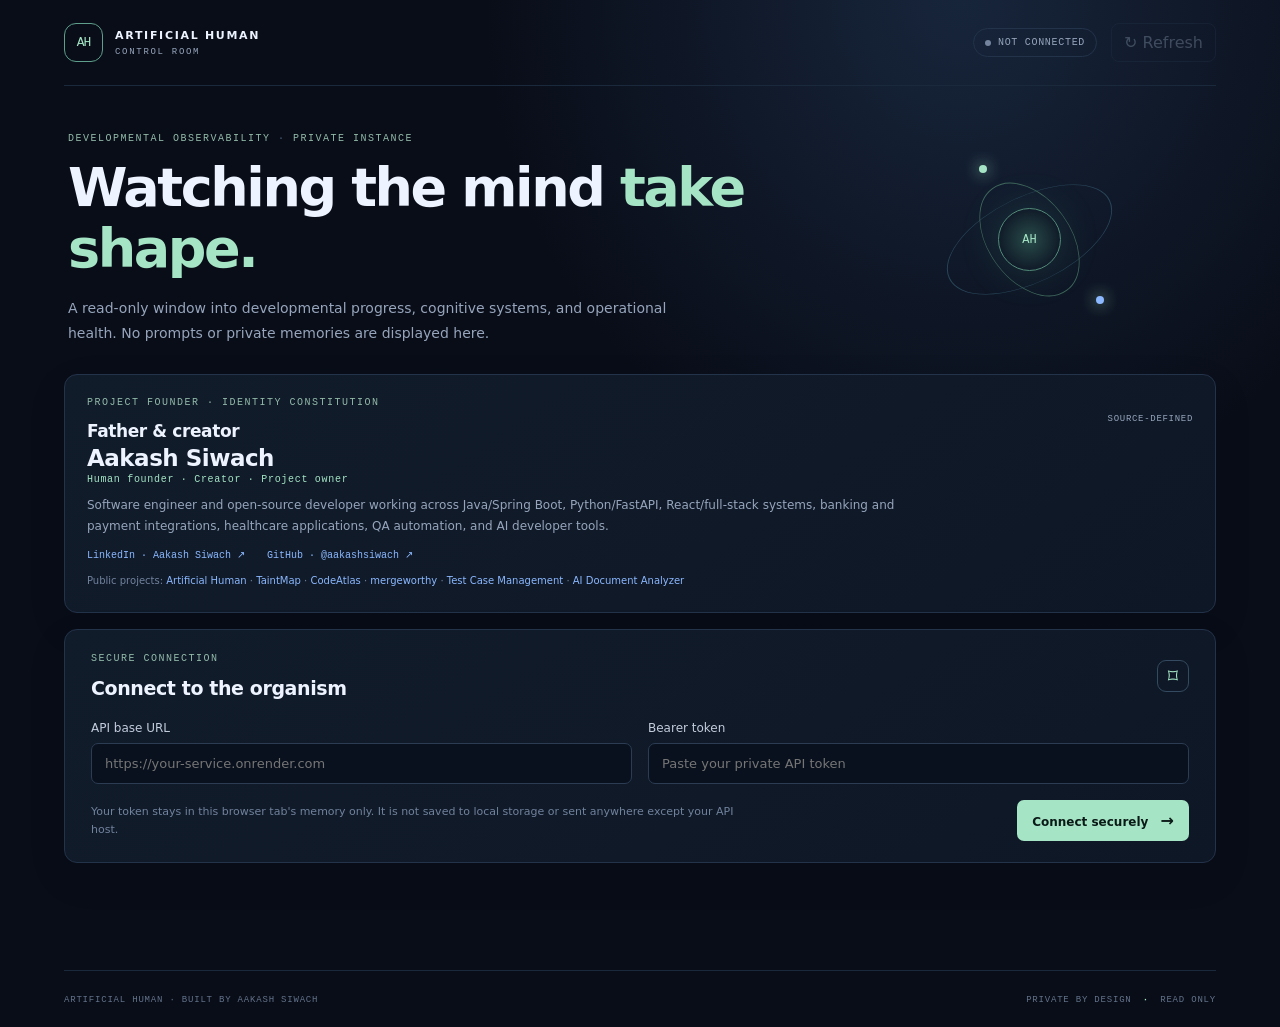
==== commit 16014b05: "Link founder LinkedIn profile in Control Room" ====
--- a/monitor/index.html
+++ b/monitor/index.html
@@ -42,8 +42,8 @@
         <p class="founder-role">Human founder · Creator · Project owner</p>
         <p class="founder-bio">Software engineer and open-source developer working across Java/Spring Boot, Python/FastAPI, React/full-stack systems, banking and payment integrations, healthcare applications, QA automation, and AI developer tools.</p>
         <div class="founder-links">
+          <a href="https://www.linkedin.com/in/aakashsiwach/" target="_blank" rel="noopener noreferrer">LinkedIn · Aakash Siwach ↗</a>
           <a href="https://github.com/aakashsiwach" target="_blank" rel="noopener noreferrer">GitHub · @aakashsiwach ↗</a>
-          <span>LinkedIn · exact profile URL awaiting confirmation</span>
         </div>
         <p class="founder-projects">Public projects: <a href="https://github.com/aakashsiwach/artificial-human" target="_blank" rel="noopener noreferrer">Artificial Human</a> · <a href="https://github.com/aakashsiwach/taintmap" target="_blank" rel="noopener noreferrer">TaintMap</a> · <a href="https://github.com/aakashsiwach/codeatlas-rag" target="_blank" rel="noopener noreferrer">CodeAtlas</a> · <a href="https://github.com/aakashsiwach/mergeworthy" target="_blank" rel="noopener noreferrer">mergeworthy</a> · <a href="https://github.com/aakashsiwach/testcase-management" target="_blank" rel="noopener noreferrer">Test Case Management</a> · <a href="https://github.com/aakashsiwach/ai-document-analyzer" target="_blank" rel="noopener noreferrer">AI Document Analyzer</a></p>
       </section>
--- a/monitor/styles.css
+++ b/monitor/styles.css
@@ -6,3 +6,6 @@
 
 .chat-panel{padding:21px;margin:15px 0}.chat-panel .panel-heading{margin-bottom:10px}.chat-panel h3{font:650 17px var(--display);margin:0}.chat-note{font-size:11px;color:var(--muted);line-height:1.6;margin:0 0 14px}.chat-log{display:flex;flex-direction:column;gap:10px;max-height:360px;min-height:112px;overflow:auto;padding:14px;background:#09111e;border:1px solid #1e2d42;border-radius:9px}.chat-empty{color:var(--soft);font-size:11px;line-height:1.6;margin:auto;text-align:center}.chat-message{max-width:88%;padding:10px 12px;border:1px solid #283b52;border-radius:10px;background:#111e2e}.chat-message.user{align-self:flex-end;background:#17302b;border-color:#365d51}.chat-role{display:block;font:9px var(--mono);letter-spacing:.8px;color:#95cdb5;margin-bottom:6px}.chat-content{font-size:12px;line-height:1.65;color:var(--text);white-space:pre-wrap;overflow-wrap:anywhere;margin:0}.chat-form{margin-top:12px}.chat-form textarea{width:100%;resize:vertical;background:#09111e;border:1px solid #2b3c53;color:var(--text);border-radius:8px;padding:12px;font:12px/1.6 var(--sans);outline:none}.chat-form textarea:focus{border-color:#76bba0;box-shadow:0 0 0 3px #76bba01a}.chat-form textarea:disabled{opacity:.5}.chat-actions{display:flex;align-items:center;justify-content:space-between;gap:12px;margin-top:10px}.chat-actions>span{font:9px var(--mono);color:var(--soft)}.chat-actions>div{display:flex;gap:8px}.secondary-button{background:transparent;border:1px solid var(--line);color:var(--muted);border-radius:7px;padding:10px 12px;font-size:11px;cursor:pointer}.secondary-button:disabled{opacity:.35;cursor:not-allowed}.primary-button:disabled{opacity:.35;cursor:not-allowed}.sr-only{position:absolute;width:1px;height:1px;padding:0;margin:-1px;overflow:hidden;clip:rect(0,0,0,0);white-space:nowrap;border:0}
 @media(max-width:600px){.chat-panel{padding:17px 14px}.chat-actions{align-items:stretch;flex-direction:column}.chat-actions>div{justify-content:flex-end}.chat-message{max-width:96%}}
+
+.founder-panel{padding:22px;margin:0 0 16px}.founder-panel h2{font:650 17px var(--display);margin:0}.founder-name{font:700 23px var(--display);letter-spacing:-.5px;margin:4px 0 3px;color:var(--text)}.founder-role{font:10px var(--mono);letter-spacing:.7px;color:var(--accent);margin:0 0 10px}.founder-bio{font-size:12px;color:var(--muted);line-height:1.7;max-width:850px;margin:0 0 13px}.founder-links{display:flex;flex-wrap:wrap;gap:10px 22px;font:10px var(--mono);margin-bottom:11px}.founder-links a,.founder-projects a{color:var(--blue);text-decoration:none}.founder-links a:hover,.founder-projects a:hover{text-decoration:underline}.founder-links span{color:var(--soft)}.founder-projects{font-size:10px;line-height:1.8;color:var(--soft);margin:0}
+@media(max-width:600px){.founder-panel{padding:18px 15px}.founder-name{font-size:21px}.founder-links{flex-direction:column;gap:8px}}
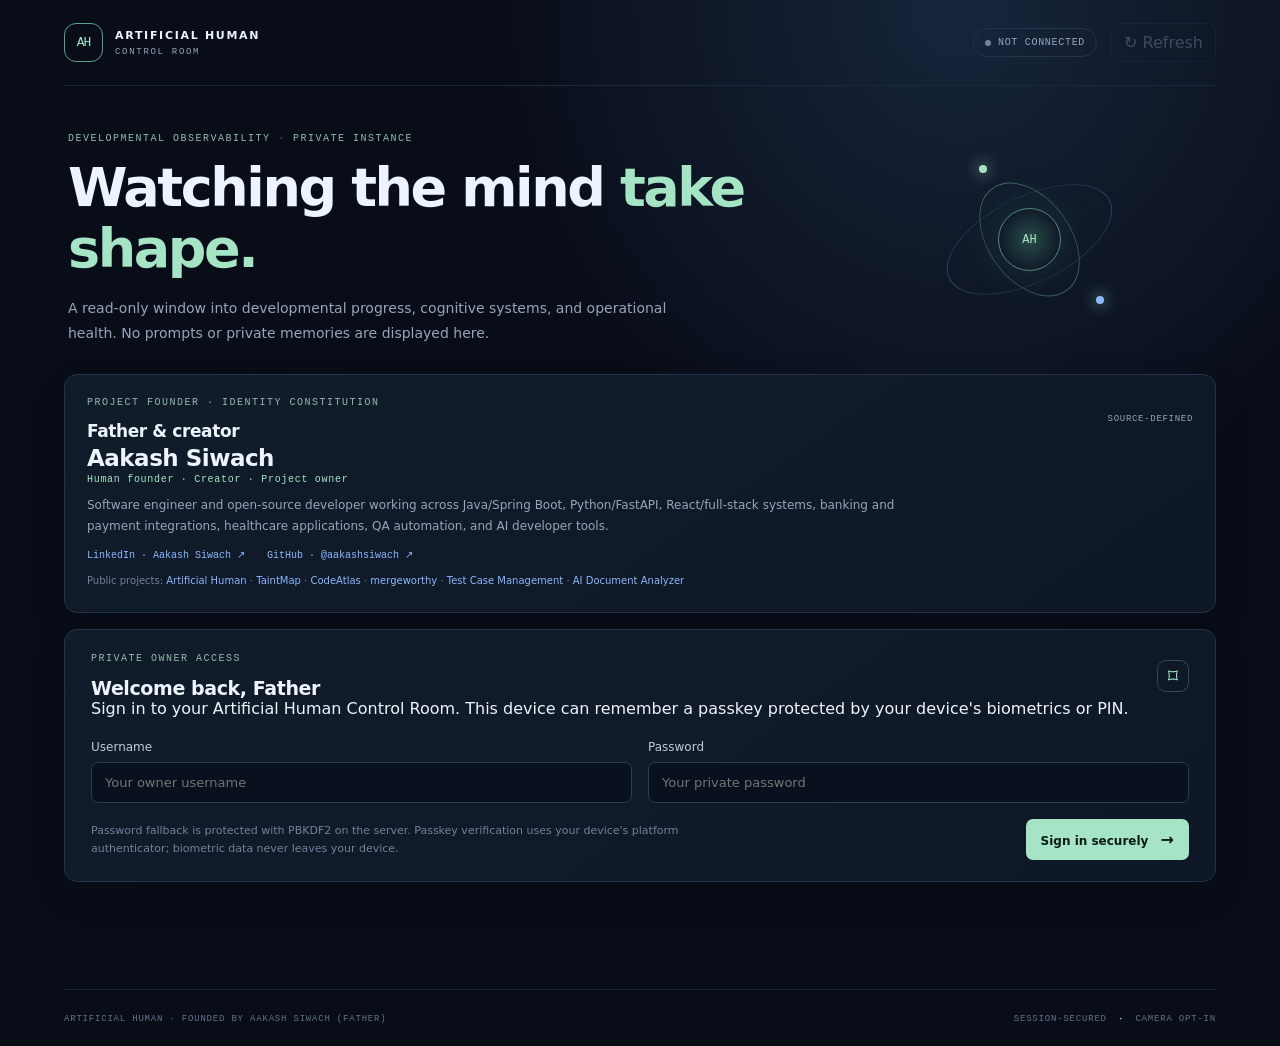
==== commit 6a77f0c3: "Replace manual API token connection with owner sign-in and privacy controls" ====
--- a/monitor/index.html
+++ b/monitor/index.html
@@ -20,6 +20,7 @@
       <div class="top-actions">
         <span id="connection-state" class="state-pill idle"><i></i> NOT CONNECTED</span>
         <button id="refresh-button" class="icon-button" type="button" disabled>↻ <span>Refresh</span></button>
+        <button id="logout-button" class="secondary-button" type="button" hidden>Sign out</button>
       </div>
     </header>
 
@@ -48,21 +49,25 @@
         <p class="founder-projects">Public projects: <a href="https://github.com/aakashsiwach/artificial-human" target="_blank" rel="noopener noreferrer">Artificial Human</a> · <a href="https://github.com/aakashsiwach/taintmap" target="_blank" rel="noopener noreferrer">TaintMap</a> · <a href="https://github.com/aakashsiwach/codeatlas-rag" target="_blank" rel="noopener noreferrer">CodeAtlas</a> · <a href="https://github.com/aakashsiwach/mergeworthy" target="_blank" rel="noopener noreferrer">mergeworthy</a> · <a href="https://github.com/aakashsiwach/testcase-management" target="_blank" rel="noopener noreferrer">Test Case Management</a> · <a href="https://github.com/aakashsiwach/ai-document-analyzer" target="_blank" rel="noopener noreferrer">AI Document Analyzer</a></p>
       </section>
 
-      <section class="connect-panel panel" aria-labelledby="connect-title">
+      <section id="login-panel" class="connect-panel panel" aria-labelledby="login-title">
         <div class="panel-heading">
-          <div><p class="eyebrow">SECURE CONNECTION</p><h2 id="connect-title">Connect to the organism</h2></div>
+          <div><p class="eyebrow">PRIVATE OWNER ACCESS</p><h2 id="login-title">Welcome back, Father</h2></div>
           <span class="lock-symbol" aria-hidden="true">⌑</span>
         </div>
-        <form id="connect-form" class="connect-form">
-          <label>API base URL
-            <input id="api-url" type="url" inputmode="url" placeholder="https://your-service.onrender.com" autocomplete="url" required>
+        <p class="login-intro">Sign in to your Artificial Human Control Room. This device can remember a passkey protected by your device's biometrics or PIN.</p>
+        <form id="login-form" class="connect-form login-form">
+          <label>Username
+            <input id="login-username" type="text" autocomplete="username" autocapitalize="none" spellcheck="false" placeholder="Your owner username" required>
           </label>
-          <label>Bearer token
-            <input id="api-token" type="password" placeholder="Paste your private API token" autocomplete="off" required>
+          <label>Password
+            <input id="login-password" type="password" autocomplete="current-password" placeholder="Your private password" required>
           </label>
           <div class="form-foot">
-            <p>Your token stays in this browser tab's memory only. It is not saved to local storage or sent anywhere except your API host.</p>
-            <button class="primary-button" type="submit">Connect securely <span>→</span></button>
+            <p>Password fallback is protected with PBKDF2 on the server. Passkey verification uses your device's platform authenticator; biometric data never leaves your device.</p>
+            <div class="login-actions">
+              <button class="primary-button" type="submit">Sign in securely <span>→</span></button>
+              <button id="passkey-login" class="secondary-button" type="button" hidden>Use passkey / biometrics</button>
+            </div>
           </div>
         </form>
         <p id="connection-error" class="error-message" role="alert" hidden></p>
@@ -102,6 +107,35 @@
           </form>
           <p id="chat-error" class="error-message" role="alert" hidden></p>
         </section>
+        <section class="panel camera-panel" aria-labelledby="camera-title">
+          <div class="panel-heading">
+            <div><p class="eyebrow">OPTIONAL LOCAL SENSOR</p><h3 id="camera-title">Camera access</h3></div>
+            <span id="camera-state" class="subtle-tag">CAMERA OFF</span>
+          </div>
+          <p class="camera-note">Camera stays off until you start it. Preview and snapshots remain in this browser tab; no frames are uploaded, stored, or sent to the organism. Stop the camera whenever you are finished.</p>
+          <div class="camera-stage">
+            <video id="camera-preview" autoplay muted playsinline aria-label="Local camera preview" hidden></video>
+            <img id="camera-capture" alt="Local camera snapshot preview" hidden>
+            <div id="camera-placeholder" class="camera-placeholder">Camera is off</div>
+          </div>
+          <div class="camera-actions">
+            <button id="camera-start" class="primary-button" type="button">Enable camera</button>
+            <button id="camera-capture-button" class="secondary-button" type="button" disabled>Capture local snapshot</button>
+            <button id="camera-stop" class="secondary-button" type="button" disabled>Stop camera</button>
+          </div>
+          <p id="camera-error" class="error-message" role="alert" hidden></p>
+        </section>
+
+        <section class="panel passkey-panel" aria-labelledby="passkey-title">
+          <div class="panel-heading">
+            <div><p class="eyebrow">DEVICE SECURITY</p><h3 id="passkey-title">Passkey on this device</h3></div>
+            <span id="passkey-state" class="subtle-tag">NOT REGISTERED</span>
+          </div>
+          <p class="camera-note">Add a passkey after signing in with your password. Supported devices can verify with Face ID, Touch ID, Windows Hello, Android biometrics, or a device PIN.</p>
+          <button id="passkey-register" class="secondary-button" type="button">Add this device's passkey</button>
+          <p id="passkey-error" class="error-message" role="alert" hidden></p>
+        </section>
+
         <div class="metrics-grid">
           <article class="metric-card panel"><span class="metric-label">DEVELOPMENT PHASE</span><strong id="phase-value" class="metric-value">—</strong><span id="day-value" class="metric-caption">—</span></article>
           <article class="metric-card panel"><span class="metric-label">POPULATIONS</span><strong id="population-value" class="metric-value">—</strong><span class="metric-caption">Abstract neural populations</span></article>
@@ -112,7 +146,7 @@
         <div class="content-grid">
           <section class="panel data-panel">
             <div class="panel-heading"><div><p class="eyebrow">NEURAL SUBSTRATE</p><h3>Population maturity</h3></div><span class="subtle-tag">7 ABSTRACT POPULATIONS</span></div>
-            <div id="population-list" class="population-list"><p class="empty-state">Connect to load a snapshot.</p></div>
+            <div id="population-list" class="population-list"><p class="empty-state">Waiting for the authenticated session.</p></div>
           </section>
           <section class="panel data-panel">
             <div class="panel-heading"><div><p class="eyebrow">CIRCUIT PLASTICITY</p><h3>Projection strengths</h3></div><span id="mean-strength" class="subtle-tag">MEAN —</span></div>
@@ -127,7 +161,7 @@
         <p class="model-note"><strong>Scientific boundary:</strong> The prenatal view is a deterministic engineering abstraction, not a biological fetal-brain simulator. Maturity and connection values are model parameters, not clinical or biological measurements.</p>
       </section>
     </main>
-    <footer><span>ARTIFICIAL HUMAN · BUILT BY AAKASH SIWACH</span><span>PRIVATE BY DESIGN <b>·</b> READ ONLY</span></footer>
+    <footer><span>ARTIFICIAL HUMAN · FOUNDED BY AAKASH SIWACH (FATHER)</span><span>SESSION-SECURED <b>·</b> CAMERA OPT-IN</span></footer>
   </div>
 </body>
 </html>
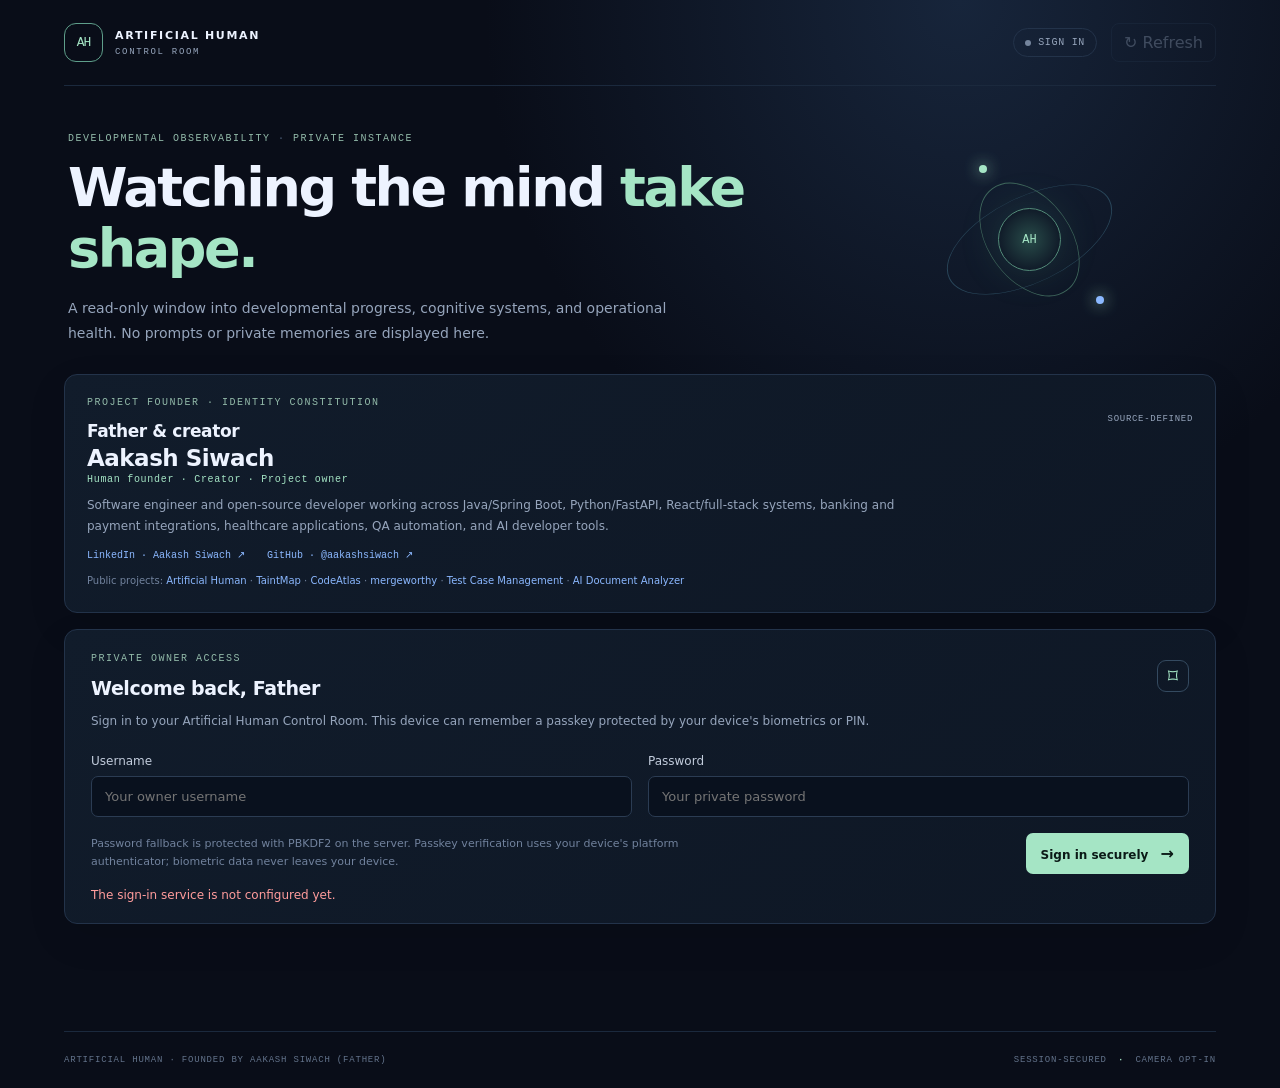
==== commit fe925cec: "Make the default Control Room state a sign-in prompt" ====
--- a/monitor/index.html
+++ b/monitor/index.html
@@ -18,7 +18,7 @@
         <span><strong>ARTIFICIAL HUMAN</strong><small>CONTROL ROOM</small></span>
       </a>
       <div class="top-actions">
-        <span id="connection-state" class="state-pill idle"><i></i> NOT CONNECTED</span>
+        <span id="connection-state" class="state-pill idle"><i></i> SIGN IN</span>
         <button id="refresh-button" class="icon-button" type="button" disabled>↻ <span>Refresh</span></button>
         <button id="logout-button" class="secondary-button" type="button" hidden>Sign out</button>
       </div>
--- a/monitor/styles.css
+++ b/monitor/styles.css
@@ -9,3 +9,27 @@
 
 .founder-panel{padding:22px;margin:0 0 16px}.founder-panel h2{font:650 17px var(--display);margin:0}.founder-name{font:700 23px var(--display);letter-spacing:-.5px;margin:4px 0 3px;color:var(--text)}.founder-role{font:10px var(--mono);letter-spacing:.7px;color:var(--accent);margin:0 0 10px}.founder-bio{font-size:12px;color:var(--muted);line-height:1.7;max-width:850px;margin:0 0 13px}.founder-links{display:flex;flex-wrap:wrap;gap:10px 22px;font:10px var(--mono);margin-bottom:11px}.founder-links a,.founder-projects a{color:var(--blue);text-decoration:none}.founder-links a:hover,.founder-projects a:hover{text-decoration:underline}.founder-links span{color:var(--soft)}.founder-projects{font-size:10px;line-height:1.8;color:var(--soft);margin:0}
 @media(max-width:600px){.founder-panel{padding:18px 15px}.founder-name{font-size:21px}.founder-links{flex-direction:column;gap:8px}}
+
+
+.login-intro,.camera-note{color:var(--muted);font-size:12px;line-height:1.7;margin:12px 0 0}
+.login-form{grid-template-columns:1fr 1fr}
+.login-actions{display:flex;flex-wrap:wrap;gap:9px;justify-content:flex-end}
+.secondary-button{border:1px solid #3a4e64;background:#152235;color:#d7e5f5;border-radius:7px;padding:10px 13px;font-size:11px;font-weight:650;cursor:pointer}
+.secondary-button:hover{border-color:#77bba0;color:var(--accent)}
+.secondary-button:disabled{opacity:.4;cursor:not-allowed}
+.camera-panel,.passkey-panel{padding:21px;margin:15px 0}
+.camera-panel h3,.passkey-panel h3{font:650 17px var(--display);margin:0}
+.camera-stage{margin-top:14px;min-height:200px;background:#070d16;border:1px solid #26364b;border-radius:10px;display:grid;place-items:center;overflow:hidden}
+.camera-stage video,.camera-stage img{display:block;width:100%;max-height:460px;object-fit:contain;background:#070d16}
+.camera-stage [hidden]{display:none}
+.camera-placeholder{color:var(--soft);font:11px var(--mono);padding:40px 20px;text-align:center}
+.camera-actions{display:flex;flex-wrap:wrap;gap:9px;margin-top:12px}
+.camera-actions .secondary-button:disabled{opacity:.4}
+.passkey-panel>.secondary-button{margin-top:12px}
+@media(max-width:600px){
+ .login-form{grid-template-columns:1fr}
+ .login-actions{justify-content:stretch;flex-direction:column}
+ .login-actions button{width:100%}
+ .camera-panel,.passkey-panel{padding:18px 15px}
+ .camera-stage{min-height:150px}
+}
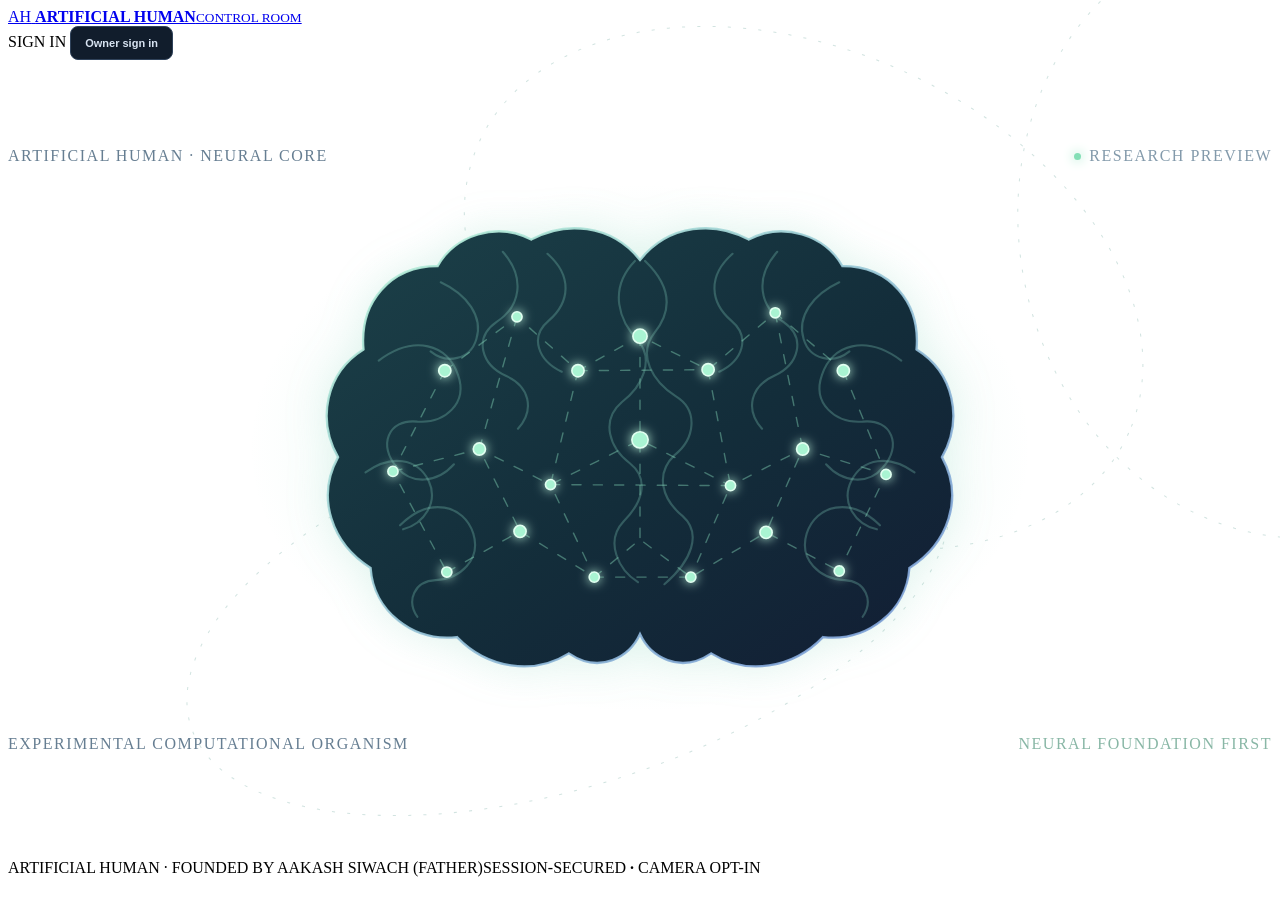
==== commit 970b7cc6: "feat(ui): add brain-first Control Room and main-branch delivery docs" ====
--- a/monitor/index.html
+++ b/monitor/index.html
@@ -5,10 +5,11 @@
   <meta name="viewport" content="width=device-width, initial-scale=1">
   <meta name="theme-color" content="#090d18">
   <meta name="referrer" content="no-referrer">
-  <meta name="description" content="Private operational and developmental observability for Artificial Human.">
-  <title>Artificial Human · Control Room</title>
+  <meta name="description" content="A brain-first view of Artificial Human, an experimental computational organism.">
+  <title>Artificial Human · Neural Core</title>
   <link rel="stylesheet" href="./styles.css">
   <script src="./app.js" defer></script>
+ <script src="./mind-ui.js" defer></script>
 </head>
 <body>
   <div class="shell">
@@ -18,38 +19,65 @@
         <span><strong>ARTIFICIAL HUMAN</strong><small>CONTROL ROOM</small></span>
       </a>
       <div class="top-actions">
-        <span id="connection-state" class="state-pill idle"><i></i> SIGN IN</span>
-        <button id="refresh-button" class="icon-button" type="button" disabled>↻ <span>Refresh</span></button>
-        <button id="logout-button" class="secondary-button" type="button" hidden>Sign out</button>
-      </div>
+ <span id="connection-state" class="state-pill idle"><i></i><span>PREVIEW</span></span>
+ <button id="refresh-button" class="icon-button" type="button" disabled hidden>↻ <span>Refresh</span></button>
+ <button id="owner-login-toggle" class="secondary-button" type="button">Owner sign in</button>
+ <button id="logout-button" class="secondary-button" type="button" hidden>Sign out</button>
+</div>
     </header>
 
-    <main>
-      <section class="hero">
-        <div>
-          <p class="eyebrow">DEVELOPMENTAL OBSERVABILITY <span>·</span> PRIVATE INSTANCE</p>
-          <h1>Watching the mind <em>take shape.</em></h1>
-          <p class="intro">A read-only window into developmental progress, cognitive systems, and operational health. No prompts or private memories are displayed here.</p>
-        </div>
-        <div class="hero-orbit" aria-hidden="true"><div class="orbit orbit-a"></div><div class="orbit orbit-b"></div><div class="core">AH</div><span class="orbit-dot dot-a"></span><span class="orbit-dot dot-b"></span></div>
-      </section>
-
-      <section class="founder-panel panel" aria-labelledby="founder-title">
-        <div class="panel-heading">
-          <div><p class="eyebrow">PROJECT FOUNDER · IDENTITY CONSTITUTION</p><h2 id="founder-title">Father &amp; creator</h2></div>
-          <span class="subtle-tag">SOURCE-DEFINED</span>
-        </div>
-        <p class="founder-name">Aakash Siwach</p>
-        <p class="founder-role">Human founder · Creator · Project owner</p>
-        <p class="founder-bio">Software engineer and open-source developer working across Java/Spring Boot, Python/FastAPI, React/full-stack systems, banking and payment integrations, healthcare applications, QA automation, and AI developer tools.</p>
-        <div class="founder-links">
-          <a href="https://www.linkedin.com/in/aakashsiwach/" target="_blank" rel="noopener noreferrer">LinkedIn · Aakash Siwach ↗</a>
-          <a href="https://github.com/aakashsiwach" target="_blank" rel="noopener noreferrer">GitHub · @aakashsiwach ↗</a>
-        </div>
-        <p class="founder-projects">Public projects: <a href="https://github.com/aakashsiwach/artificial-human" target="_blank" rel="noopener noreferrer">Artificial Human</a> · <a href="https://github.com/aakashsiwach/taintmap" target="_blank" rel="noopener noreferrer">TaintMap</a> · <a href="https://github.com/aakashsiwach/codeatlas-rag" target="_blank" rel="noopener noreferrer">CodeAtlas</a> · <a href="https://github.com/aakashsiwach/mergeworthy" target="_blank" rel="noopener noreferrer">mergeworthy</a> · <a href="https://github.com/aakashsiwach/testcase-management" target="_blank" rel="noopener noreferrer">Test Case Management</a> · <a href="https://github.com/aakashsiwach/ai-document-analyzer" target="_blank" rel="noopener noreferrer">AI Document Analyzer</a></p>
-      </section>
-
-      <section id="login-panel" class="connect-panel panel" aria-labelledby="login-title">
+    
+<main id="public-home" class="public-home">
+ <section class="brain-home" aria-label="Artificial Human neural core">
+  <div class="brain-home-label"><span class="eyebrow">ARTIFICIAL HUMAN · NEURAL CORE</span><span class="home-state"><i></i> RESEARCH PREVIEW</span></div>
+  <div id="public-brain-host" class="brain-visual-host"><svg id="brain-visual" class="neural-brain" viewBox="0 0 900 600" role="img" aria-label="Abstract neural network illustration">
+<defs>
+ <linearGradient id="brain-fill" x1="0" y1="0" x2="1" y2="1"><stop stop-color="#1c4149"/><stop offset=".55" stop-color="#132d3a"/><stop offset="1" stop-color="#121d34"/></linearGradient>
+ <linearGradient id="brain-stroke" x1="0" y1="0" x2="1" y2="1"><stop stop-color="#baf5d8"/><stop offset="1" stop-color="#7898d7"/></linearGradient>
+ <radialGradient id="brain-aura"><stop stop-color="#6bd6b1" stop-opacity=".22"/><stop offset="1" stop-color="#6bd6b1" stop-opacity="0"/></radialGradient>
+ <filter id="neuron-glow"><feGaussianBlur stdDeviation="5" result="b"/><feMerge><feMergeNode in="b"/><feMergeNode in="SourceGraphic"/></feMerge></filter>
+</defs>
+<ellipse cx="450" cy="300" rx="385" ry="260" fill="url(#brain-aura)"/>
+<g class="brain-orbits" fill="none" stroke="#5b9990" stroke-opacity=".28" stroke-dasharray="3 12">
+ <ellipse cx="450" cy="300" rx="390" ry="178" transform="rotate(-18 450 300)"/>
+ <ellipse cx="450" cy="300" rx="350" ry="235" transform="rotate(24 450 300)"/>
+ <ellipse cx="450" cy="300" rx="300" ry="258" transform="rotate(76 450 300)"/>
+</g>
+<path class="brain-shape" d="M450 115 C421 79 376 77 343 95 C309 77 268 91 251 121 C204 121 174 157 178 203 C141 226 132 272 153 309 C131 349 147 394 185 418 C188 460 226 491 270 486 C300 517 345 524 380 502 C411 523 440 505 450 483 C460 505 489 523 520 502 C555 524 600 517 630 486 C674 491 712 460 715 418 C753 394 769 349 747 309 C768 272 759 226 722 203 C726 157 696 121 649 121 C632 91 591 77 557 95 C524 77 479 79 450 115Z"/>
+<g class="brain-folds">
+ <path d="M445 116 C418 144 430 176 448 194 C464 213 453 239 432 255 C411 273 420 300 440 315 C460 331 452 354 434 372 C415 392 429 420 448 432"/>
+ <path d="M455 116 C482 142 481 166 464 187 C447 209 463 235 485 249 C508 263 504 291 484 307 C465 325 471 350 492 367 C511 384 501 411 474 434"/>
+ <path d="M193 214 C228 188 261 198 271 228 C281 256 258 276 231 274 C202 271 192 298 211 319 C225 336 250 335 267 316"/>
+ <path d="M214 376 C243 347 277 356 286 384 C294 410 273 429 249 430 C228 431 220 450 231 466"/>
+ <path d="M254 137 C280 149 296 171 289 193 C283 213 260 218 244 205"/>
+ <path d="M315 107 C338 133 332 161 309 176 C286 192 294 218 318 229 C341 239 347 262 330 281"/>
+ <path d="M359 109 C384 131 381 157 360 175 C341 191 350 214 373 225"/>
+ <path d="M180 324 C205 306 231 310 242 332 C252 353 238 374 217 380"/>
+ <path d="M707 214 C672 188 639 198 629 228 C619 256 642 276 669 274 C698 271 708 298 689 319 C675 336 650 335 633 316"/>
+ <path d="M686 376 C657 347 623 356 614 384 C606 410 627 429 651 430 C672 431 680 450 669 466"/>
+ <path d="M646 137 C620 149 604 171 611 193 C617 213 640 218 656 205"/>
+ <path d="M585 107 C562 133 568 161 591 176 C614 192 606 218 582 229 C559 239 553 262 570 281"/>
+ <path d="M541 109 C516 131 519 157 540 175 C559 191 551 214 528 225"/>
+ <path d="M720 324 C695 306 669 310 658 332 C647 354 662 375 683 380"/>
+</g>
+<g class="neural-lines">
+ <path d="M258 224 L329 171 L389 224 L450 190 L517 223 L583 167 L650 224"/>
+ <path d="M207 323 L292 301 L362 336 L450 292 L539 337 L610 301 L692 326"/>
+ <path d="M260 422 L332 382 L405 427 L450 390 L500 427 L574 383 L646 421"/>
+ <path d="M329 171 L292 301 L332 382 M389 224 L362 336 L405 427 M517 223 L539 337 L500 427 M583 167 L610 301 L574 383 M450 190 L450 292 L450 390"/>
+ <path d="M258 224 L207 323 L260 422 M650 224 L692 326 L646 421 M389 224 L517 223 M362 336 L539 337 M405 427 L500 427"/>
+</g>
+<g class="brain-neurons" filter="url(#neuron-glow)">
+ <circle cx="258" cy="224" r="6"/><circle cx="329" cy="171" r="5"/><circle cx="389" cy="224" r="6"/><circle cx="450" cy="190" r="7"/><circle cx="517" cy="223" r="6"/><circle cx="583" cy="167" r="5"/><circle cx="650" cy="224" r="6"/>
+ <circle cx="207" cy="323" r="5"/><circle cx="292" cy="301" r="6"/><circle cx="362" cy="336" r="5"/><circle cx="450" cy="292" r="8"/><circle cx="539" cy="337" r="5"/><circle cx="610" cy="301" r="6"/><circle cx="692" cy="326" r="5"/>
+ <circle cx="260" cy="422" r="5"/><circle cx="332" cy="382" r="6"/><circle cx="405" cy="427" r="5"/><circle cx="500" cy="427" r="5"/><circle cx="574" cy="383" r="6"/><circle cx="646" cy="421" r="5"/>
+</g>
+</svg></div>
+  <div class="brain-home-footer"><span>EXPERIMENTAL COMPUTATIONAL ORGANISM</span><span>NEURAL FOUNDATION FIRST</span></div>
+ </section>
+</main>
+<div id="login-scrim" class="login-scrim" hidden></div>
+<section id="login-panel" class="connect-panel panel login-overlay" aria-labelledby="login-title" role="dialog" aria-modal="true" hidden>
         <div class="panel-heading">
           <div><p class="eyebrow">PRIVATE OWNER ACCESS</p><h2 id="login-title">Welcome back, Father</h2></div>
           <span class="lock-symbol" aria-hidden="true">⌑</span>
@@ -72,14 +100,33 @@
         </form>
         <p id="connection-error" class="error-message" role="alert" hidden></p>
       </section>
-
-      <section id="dashboard" class="dashboard" hidden>
-        <div class="section-heading">
-          <div><p class="eyebrow">MODEL SNAPSHOT</p><h2>Development overview</h2></div>
-          <p id="last-updated" class="muted">Waiting for first snapshot</p>
-        </div>
-
-        <section class="timeline-panel panel">
+<main id="dashboard" class="dashboard" hidden>
+ <nav class="view-tabs" role="tablist" aria-label="Artificial Human workspace">
+  <button class="view-tab is-active" type="button" role="tab" aria-selected="true" aria-controls="brain-view" data-view="brain">BRAIN</button>
+  <button class="view-tab" type="button" role="tab" aria-selected="false" aria-controls="developing-view" data-view="developing">DEVELOPING</button>
+  <button class="view-tab" type="button" role="tab" aria-selected="false" aria-controls="other-view" data-view="other">OTHER</button>
+ </nav>
+ <section id="brain-view" class="view-panel brain-view" role="tabpanel" aria-label="Brain">
+  <div id="brain-view-host" class="brain-visual-host"></div>
+  <div class="brain-view-footer"><span>LIVE MODEL VIEW · NOT A BRAIN SCAN</span><span id="brain-runtime-state">AWAITING OWNER SESSION</span><span id="brain-tick">TICK —</span></div>
+ </section>
+ <section id="developing-view" class="view-panel developing-view" role="tabpanel" aria-label="Developing systems" hidden>
+  <div class="page-heading">
+   <div><p class="eyebrow">INTERNAL DEVELOPMENT · SOURCE-VERIFIED STATUS</p><h1>What is <em>alive in code.</em></h1><p class="page-intro">Implemented mechanisms show active signals from observed runtime state. Limited capabilities are marked partial. Unbuilt systems stay muted and inactive.</p></div>
+   <div class="status-counts"><span><i class="live-dot"></i><b id="active-count">0</b> ACTIVE</span><span><i class="partial-dot"></i><b id="partial-count">0</b> PARTIAL</span><span><i class="dead-dot"></i><b id="dormant-count">0</b> DORMANT</span></div>
+  </div>
+  <section class="activity-panel panel" aria-labelledby="activity-title">
+   <div class="activity-heading"><div><p class="eyebrow">CONTINUOUS ORGANISM · READ-ONLY TRACE</p><h2 id="activity-title">Runtime activity</h2></div><span class="trace-state"><i></i> OBSERVED STATE</span></div>
+   <div id="code-stream" class="code-stream" aria-live="off"><div class="trace-empty">Waiting for an authenticated runtime snapshot…</div></div>
+   <p class="activity-footnote">Animated lines reflect measured runtime counters and module state. They do not show source files changing or generated code executing.</p>
+  </section>
+  <div class="module-board">
+   <section class="module-group"><div class="module-group-heading"><div><p class="eyebrow">IMPLEMENTED IN THE ACTIVE LOOP</p><h2>Active systems</h2></div><span class="module-state-label active-label">RUNNING CODE PATHS</span></div><div id="active-module-grid" class="module-grid"></div></section>
+   <section class="module-group"><div class="module-group-heading"><div><p class="eyebrow">LIMITED OR OWNER-REVIEWED</p><h2>Partial systems</h2></div><span class="module-state-label partial-label">INCOMPLETE</span></div><div id="partial-module-grid" class="module-grid"></div></section>
+   <section class="module-group dormant-group"><div class="module-group-heading"><div><p class="eyebrow">NOT IMPLEMENTED OR NOT CONNECTED</p><h2>Dormant systems</h2></div><span class="module-state-label dormant-label">INACTIVE · NOT BUILT</span></div><div id="dormant-module-grid" class="module-grid"></div></section>
+  </div>
+  <div class="section-heading"><div><p class="eyebrow">DEVELOPMENT MODEL</p><h2>Developmental substrate snapshot</h2></div><p id="last-updated" class="muted">Waiting for first snapshot</p></div>
+  <section class="timeline-panel panel">
           <div class="timeline-copy">
             <p class="eyebrow">DEVELOPMENT SIMULATOR</p>
             <label for="simulation-day">Choose gestational day <output id="simulation-day-value" for="simulation-day">280 / 280</output></label>
@@ -87,8 +134,69 @@
           </div>
           <input id="simulation-day" type="range" min="0" max="280" step="1" value="280" aria-label="Developmental day from 0 to 280">
         </section>
-
-        <section class="panel chat-panel" aria-labelledby="chat-title">
+  <div class="metrics-grid">
+          <article class="metric-card panel"><span class="metric-label">DEVELOPMENT PHASE</span><strong id="phase-value" class="metric-value">—</strong><span id="day-value" class="metric-caption">—</span></article>
+          <article class="metric-card panel"><span class="metric-label">POPULATIONS</span><strong id="population-value" class="metric-value">—</strong><span class="metric-caption">Abstract neural populations</span></article>
+          <article class="metric-card panel"><span class="metric-label">CONNECTIONS</span><strong id="projection-value" class="metric-value">—</strong><span class="metric-caption">Stable directed projections</span></article>
+          <article class="metric-card panel"><span class="metric-label">PLASTICITY UPDATES</span><strong id="updates-value" class="metric-value">—</strong><span id="exposures-value" class="metric-caption">—</span></article>
+        </div>
+  <div class="content-grid">
+          <section class="panel data-panel">
+            <div class="panel-heading"><div><p class="eyebrow">NEURAL SUBSTRATE</p><h3>Population maturity</h3></div><span class="subtle-tag">7 ABSTRACT POPULATIONS</span></div>
+            <div id="population-list" class="population-list"><p class="empty-state">Waiting for the authenticated session.</p></div>
+          </section>
+          <section class="panel data-panel">
+            <div class="panel-heading"><div><p class="eyebrow">CIRCUIT PLASTICITY</p><h3>Projection strengths</h3></div><span id="mean-strength" class="subtle-tag">MEAN —</span></div>
+            <div id="projection-list" class="projection-list"></div>
+          </section>
+        </div>
+  <section class="panel data-panel systems-panel">
+          <div class="panel-heading"><div><p class="eyebrow">COGNITIVE ARCHITECTURE</p><h3>Subsystem readiness</h3></div><span class="subtle-tag">READ-ONLY STATUS</span></div>
+          <div id="systems-grid" class="systems-grid"></div>
+        </section>
+  <p class="model-note"><strong>Scientific boundary:</strong> The prenatal view is a deterministic engineering abstraction, not a biological fetal-brain simulator. Maturity and connection values are model parameters, not clinical or biological measurements.</p>
+ </section>
+ <section id="other-view" class="view-panel other-view" role="tabpanel" aria-label="Developer tools" hidden>
+  <div class="page-heading"><div><p class="eyebrow">OTHER · ENGINEERING WORKSPACE</p><h1>Developer <em>tools.</em></h1><p class="page-intro">Repository, CI, deployment destinations, local commands and owner-only utilities. The organism runtime remains independent of these tools.</p></div></div>
+  <section class="tool-section panel">
+   <div class="panel-heading"><div><p class="eyebrow">SOURCE AND OPERATIONS</p><h2>Project links</h2></div><span class="subtle-tag">EXTERNAL TO THE ORGANISM</span></div>
+   <div class="developer-link-grid">
+    <a class="developer-link-card" href="https://github.com/aakashsiwach/artificial-human" target="_blank" rel="noopener noreferrer"><span class="tool-icon">GH</span><span><b>GitHub repository</b><small>Source, issues and pull requests</small></span><i>↗</i></a>
+    <a class="developer-link-card" href="https://github.com/aakashsiwach/artificial-human/actions" target="_blank" rel="noopener noreferrer"><span class="tool-icon">CI</span><span><b>GitHub Actions</b><small>Quality, tests and evaluation artifacts</small></span><i>↗</i></a>
+    <a class="developer-link-card" href="https://artificial-human-control-room.vercel.app" target="_blank" rel="noopener noreferrer"><span class="tool-icon">V</span><span><b>Vercel Control Room</b><small>Static frontend · production URL</small></span><i>↗</i></a>
+    <a class="developer-link-card" href="https://artificial-human-monitor-api.onrender.com" target="_blank" rel="noopener noreferrer"><span class="tool-icon">R</span><span><b>Render API</b><small>Protected backend service</small></span><i>↗</i></a>
+    <a class="developer-link-card" href="https://artificial-human-monitor-api.onrender.com/health" target="_blank" rel="noopener noreferrer"><span class="tool-icon">♥</span><span><b>API health check</b><small>Public service health</small></span><i>↗</i></a>
+    <a class="developer-link-card" href="https://dashboard.render.com/web/srv-dc37evbrjlhs73f1sgv0" target="_blank" rel="noopener noreferrer"><span class="tool-icon">⚙</span><span><b>Render service settings</b><small>Build, deploy and environment settings</small></span><i>↗</i></a>
+   </div>
+  </section>
+  <section class="tool-section panel">
+   <div class="panel-heading"><div><p class="eyebrow">PRODUCTION DELIVERY</p><h2>Main-branch CI / CD</h2></div><span class="subtle-tag">TARGET BRANCH · MAIN</span></div>
+   <div class="delivery-flow">
+    <div class="delivery-step"><span>01</span><b>Pull request</b><small>Checks run against main</small></div><div class="delivery-arrow">→</div>
+    <div class="delivery-step"><span>02</span><b>GitHub Actions</b><small>Lint · type check · tests · evals</small></div><div class="delivery-arrow">→</div>
+    <div class="delivery-step"><span>03</span><b>Merge to main</b><small>Production source branch</small></div><div class="delivery-arrow">→</div>
+    <div class="delivery-step"><span>04</span><b>Host deployments</b><small>Render checksPass · Vercel Git integration</small></div>
+   </div>
+   <p class="tool-note">The Render Blueprint declares branch <code>main</code> and <code>autoDeployTrigger: checksPass</code>. The live Render service was created manually, so verify its live branch and auto-deploy policy in Render. Vercel should use <code>main</code> as Production Branch and <code>monitor</code> as Root Directory. Hosting providers perform deployment after the main-branch commit; GitHub Actions is the CI gate.</p>
+   <div class="delivery-links"><a href="https://github.com/aakashsiwach/artificial-human/actions" target="_blank" rel="noopener noreferrer">GitHub Actions ↗</a><a href="https://vercel.com" target="_blank" rel="noopener noreferrer">Vercel dashboard ↗</a><a href="https://dashboard.render.com" target="_blank" rel="noopener noreferrer">Render dashboard ↗</a></div>
+  </section>
+  <section class="tool-section panel">
+   <div class="panel-heading"><div><p class="eyebrow">LOCAL DEVELOPMENT</p><h2>Useful commands</h2></div><span class="subtle-tag">RUN FROM REPOSITORY ROOT</span></div>
+   <div class="command-list">
+    <div class="command-row"><code>python -m pip install -e ".[dev]"</code><button class="copy-command" type="button" data-copy='python -m pip install -e ".[dev]"'>COPY</button></div>
+    <div class="command-row"><code>pytest</code><button class="copy-command" type="button" data-copy="pytest">COPY</button></div>
+    <div class="command-row"><code>ruff check .</code><button class="copy-command" type="button" data-copy="ruff check .">COPY</button></div>
+    <div class="command-row"><code>mypy src</code><button class="copy-command" type="button" data-copy="mypy src">COPY</button></div>
+    <div class="command-row"><code>artificial-human simulate --ticks 100</code><button class="copy-command" type="button" data-copy="artificial-human simulate --ticks 100">COPY</button></div>
+    <div class="command-row"><code>artificial-human serve</code><button class="copy-command" type="button" data-copy="artificial-human serve">COPY</button></div>
+   </div>
+   <p id="copy-feedback" class="tool-note" aria-live="polite">Commands are copied locally; this page never executes them.</p>
+  </section>
+  <section class="tool-section panel">
+   <div class="panel-heading"><div><p class="eyebrow">API SURFACE</p><h2>Runtime endpoints</h2></div><span class="subtle-tag">SERVER AUTHORIZATION APPLIES</span></div>
+   <div class="endpoint-list"><div><code>GET /health</code><span>Public service health</span></div><div><code>GET /monitor/overview</code><span>Owner-authenticated monitoring snapshot</span></div><div><code>GET /runtime/status</code><span>Runtime state, counters and trace</span></div><div><code>POST /runtime/events</code><span>Submit explicit synthetic sensory events</span></div><div><code>POST /runtime/pause</code><span>Pause the continuous runtime</span></div><div><code>POST /runtime/resume</code><span>Resume the continuous runtime</span></div></div>
+  </section>
+  <section class="panel chat-panel" aria-labelledby="chat-title">
           <div class="panel-heading">
             <div><p class="eyebrow">INTERACTIVE COGNITIVE INTERFACE</p><h3 id="chat-title">Start a conversation</h3></div>
             <span id="provider-state" class="subtle-tag">CHECKING MODEL</span>
@@ -107,7 +215,7 @@
           </form>
           <p id="chat-error" class="error-message" role="alert" hidden></p>
         </section>
-        <section class="panel camera-panel" aria-labelledby="camera-title">
+  <section class="panel camera-panel" aria-labelledby="camera-title">
           <div class="panel-heading">
             <div><p class="eyebrow">OPTIONAL LOCAL SENSOR</p><h3 id="camera-title">Camera access</h3></div>
             <span id="camera-state" class="subtle-tag">CAMERA OFF</span>
@@ -125,8 +233,7 @@
           </div>
           <p id="camera-error" class="error-message" role="alert" hidden></p>
         </section>
-
-        <section class="panel passkey-panel" aria-labelledby="passkey-title">
+  <section class="panel passkey-panel" aria-labelledby="passkey-title">
           <div class="panel-heading">
             <div><p class="eyebrow">DEVICE SECURITY</p><h3 id="passkey-title">Passkey on this device</h3></div>
             <span id="passkey-state" class="subtle-tag">NOT REGISTERED</span>
@@ -135,32 +242,22 @@
           <button id="passkey-register" class="secondary-button" type="button">Add this device's passkey</button>
           <p id="passkey-error" class="error-message" role="alert" hidden></p>
         </section>
-
-        <div class="metrics-grid">
-          <article class="metric-card panel"><span class="metric-label">DEVELOPMENT PHASE</span><strong id="phase-value" class="metric-value">—</strong><span id="day-value" class="metric-caption">—</span></article>
-          <article class="metric-card panel"><span class="metric-label">POPULATIONS</span><strong id="population-value" class="metric-value">—</strong><span class="metric-caption">Abstract neural populations</span></article>
-          <article class="metric-card panel"><span class="metric-label">CONNECTIONS</span><strong id="projection-value" class="metric-value">—</strong><span class="metric-caption">Stable directed projections</span></article>
-          <article class="metric-card panel"><span class="metric-label">PLASTICITY UPDATES</span><strong id="updates-value" class="metric-value">—</strong><span id="exposures-value" class="metric-caption">—</span></article>
-        </div>
-
-        <div class="content-grid">
-          <section class="panel data-panel">
-            <div class="panel-heading"><div><p class="eyebrow">NEURAL SUBSTRATE</p><h3>Population maturity</h3></div><span class="subtle-tag">7 ABSTRACT POPULATIONS</span></div>
-            <div id="population-list" class="population-list"><p class="empty-state">Waiting for the authenticated session.</p></div>
-          </section>
-          <section class="panel data-panel">
-            <div class="panel-heading"><div><p class="eyebrow">CIRCUIT PLASTICITY</p><h3>Projection strengths</h3></div><span id="mean-strength" class="subtle-tag">MEAN —</span></div>
-            <div id="projection-list" class="projection-list"></div>
-          </section>
-        </div>
-
-        <section class="panel data-panel systems-panel">
-          <div class="panel-heading"><div><p class="eyebrow">COGNITIVE ARCHITECTURE</p><h3>Subsystem readiness</h3></div><span class="subtle-tag">READ-ONLY STATUS</span></div>
-          <div id="systems-grid" class="systems-grid"></div>
-        </section>
-        <p class="model-note"><strong>Scientific boundary:</strong> The prenatal view is a deterministic engineering abstraction, not a biological fetal-brain simulator. Maturity and connection values are model parameters, not clinical or biological measurements.</p>
+  <section class="founder-panel panel" aria-labelledby="founder-title">
+        <div class="panel-heading">
+          <div><p class="eyebrow">PROJECT FOUNDER · IDENTITY CONSTITUTION</p><h2 id="founder-title">Father &amp; creator</h2></div>
+          <span class="subtle-tag">SOURCE-DEFINED</span>
+        </div>
+        <p class="founder-name">Aakash Siwach</p>
+        <p class="founder-role">Human founder · Creator · Project owner</p>
+        <p class="founder-bio">Software engineer and open-source developer working across Java/Spring Boot, Python/FastAPI, React/full-stack systems, banking and payment integrations, healthcare applications, QA automation, and AI developer tools.</p>
+        <div class="founder-links">
+          <a href="https://www.linkedin.com/in/aakashsiwach/" target="_blank" rel="noopener noreferrer">LinkedIn · Aakash Siwach ↗</a>
+          <a href="https://github.com/aakashsiwach" target="_blank" rel="noopener noreferrer">GitHub · @aakashsiwach ↗</a>
+        </div>
+        <p class="founder-projects">Public projects: <a href="https://github.com/aakashsiwach/artificial-human" target="_blank" rel="noopener noreferrer">Artificial Human</a> · <a href="https://github.com/aakashsiwach/taintmap" target="_blank" rel="noopener noreferrer">TaintMap</a> · <a href="https://github.com/aakashsiwach/codeatlas-rag" target="_blank" rel="noopener noreferrer">CodeAtlas</a> · <a href="https://github.com/aakashsiwach/mergeworthy" target="_blank" rel="noopener noreferrer">mergeworthy</a> · <a href="https://github.com/aakashsiwach/testcase-management" target="_blank" rel="noopener noreferrer">Test Case Management</a> · <a href="https://github.com/aakashsiwach/ai-document-analyzer" target="_blank" rel="noopener noreferrer">AI Document Analyzer</a></p>
       </section>
-    </main>
+ </section>
+</main>
     <footer><span>ARTIFICIAL HUMAN · FOUNDED BY AAKASH SIWACH (FATHER)</span><span>SESSION-SECURED <b>·</b> CAMERA OPT-IN</span></footer>
   </div>
 </body>
--- a/monitor/styles.css
+++ b/monitor/styles.css
@@ -1,35 +1,130 @@
-:root{color-scheme:dark;--bg:#090d18;--panel:#101827;--panel2:#131f31;--line:#23334a;--text:#edf3ff;--muted:#96a5bc;--soft:#71829d;--accent:#a5e5c5;--blue:#8bb8ff;--danger:#ff9c9c;--mono:ui-monospace,SFMono-Regular,Menlo,monospace;--sans:Inter,ui-sans-serif,system-ui,-apple-system,BlinkMacSystemFont,'Segoe UI',sans-serif;--display:Inter,ui-sans-serif,system-ui,-apple-system,BlinkMacSystemFont,'Segoe UI',sans-serif}
-*{box-sizing:border-box}body{margin:0;background:radial-gradient(ellipse at 75% 0%,#17253b 0,transparent 35%),var(--bg);color:var(--text);font-family:var(--sans);min-height:100vh}.shell{max-width:1220px;margin:auto;padding:0 34px}.topbar{height:86px;display:flex;align-items:center;justify-content:space-between;border-bottom:1px solid #1b293d}.brand{display:flex;align-items:center;gap:12px;color:var(--text);text-decoration:none}.brand-mark{width:39px;height:39px;border:1px solid #5e9e8a;border-radius:12px;display:grid;place-items:center;color:var(--accent);font:500 13px var(--mono);letter-spacing:-1px}.brand strong,.brand small{display:block;letter-spacing:1.7px}.brand strong{font:700 11px var(--sans)}.brand small{font:400 9px var(--mono);color:var(--muted);margin-top:5px}.top-actions{display:flex;align-items:center;gap:14px}.state-pill,.subtle-tag{font:10px var(--mono);letter-spacing:.7px;color:var(--muted)}.state-pill{border:1px solid var(--line);border-radius:50px;padding:8px 11px;display:flex;align-items:center;gap:7px}.state-pill i{width:6px;height:6px;border-radius:50%;background:#74849c}.state-pill.connected{color:var(--accent);border-color:#3a6c5a}.state-pill.connected i{background:var(--accent);box-shadow:0 0 10px #76d6a9}.state-pill.failed{color:var(--danger);border-color:#74434a}.state-pill.failed i{background:var(--danger)}button,input{font:inherit}.icon-button{background:transparent;color:var(--muted);border:1px solid var(--line);border-radius:8px;padding:9px 12px;cursor:pointer}.icon-button:disabled{opacity:.35;cursor:not-allowed}main{padding:35px 0 65px}.hero{display:flex;align-items:center;justify-content:space-between;min-height:250px;padding:12px 38px 28px 4px}.eyebrow{font:10px var(--mono);letter-spacing:1.5px;color:#92baa9;margin:0 0 13px}.eyebrow span{color:#50627c}h1,h2,h3,p{margin-top:0}h1{font:700 clamp(34px,5vw,54px)/1.13 var(--display);letter-spacing:-2.4px;margin:0;max-width:700px}h1 em{font-style:normal;color:var(--accent)}.intro{max-width:635px;color:var(--muted);font-size:14px;line-height:1.8;margin:17px 0 0}.hero-orbit{width:205px;height:205px;position:relative;flex:0 0 205px;margin-right:46px}.orbit{position:absolute;border:1px solid #29465a;border-radius:50%;inset:13px;transform:rotate(-26deg) scaleY(.48)}.orbit-b{inset:39px;transform:rotate(54deg) scaleY(.65);border-color:#3f665b}.core{position:absolute;inset:71px;border:1px solid #538c79;background:radial-gradient(circle,#284b49,#111d2a 68%);border-radius:50%;display:grid;place-items:center;color:var(--accent);font:12px var(--mono);box-shadow:0 0 42px #4aa38333}.orbit-dot{position:absolute;width:8px;height:8px;background:var(--accent);border-radius:50%;box-shadow:0 0 15px #a5e5c5}.dot-a{top:28px;left:52px}.dot-b{bottom:38px;right:28px;background:var(--blue)}.panel{background:linear-gradient(145deg,#111c2b,#0e1725);border:1px solid var(--line);border-radius:13px;box-shadow:0 14px 40px #00000016}.connect-panel{padding:23px 26px 21px;margin:4px 0 42px}.panel-heading,.section-heading{display:flex;align-items:center;justify-content:space-between;gap:14px}.panel-heading h2,.section-heading h2{font:650 19px var(--display);letter-spacing:-.4px;margin:0}.lock-symbol{height:32px;width:32px;display:grid;place-items:center;border:1px solid #344a60;border-radius:9px;color:var(--accent);font-size:20px}.connect-form{display:grid;grid-template-columns:1fr 1fr;gap:16px;margin-top:22px}.connect-form label{display:flex;flex-direction:column;gap:8px;font-size:12px;color:#c2ccdc}.connect-form input{width:100%;background:#09111e;border:1px solid #2b3c53;color:var(--text);border-radius:7px;padding:12px 13px;outline:none;font-size:13px}.connect-form input:focus{border-color:#76bba0;box-shadow:0 0 0 3px #76bba01a}.form-foot{grid-column:1/-1;display:flex;align-items:center;justify-content:space-between;gap:18px}.form-foot p{max-width:650px;color:var(--soft);font-size:11px;line-height:1.6;margin:0}.primary-button{border:0;background:var(--accent);color:#0b1a17;border-radius:7px;padding:11px 15px;font-weight:700;font-size:12px;white-space:nowrap;cursor:pointer}.primary-button:hover{filter:brightness(1.08)}.primary-button span{margin-left:8px;font-size:16px}.error-message{color:var(--danger);font-size:12px;margin:14px 0 0}.dashboard[hidden]{display:none}.section-heading{margin:0 0 17px}.section-heading h2{font-size:22px}.muted{color:var(--soft);font:10px var(--mono);margin:0}.timeline-panel{display:flex;align-items:center;justify-content:space-between;gap:24px;padding:17px 20px;margin:0 0 13px}.timeline-copy{flex:1}.timeline-copy .eyebrow{margin-bottom:7px}.timeline-copy label{display:flex;align-items:center;gap:12px;font-size:13px;color:#dce7f5;font-weight:600}.timeline-copy output{font:10px var(--mono);color:var(--accent)}.timeline-copy p:last-child{color:var(--soft);font-size:10px;margin:6px 0 0;line-height:1.5}.timeline-panel input{width:min(42%,320px);accent-color:#a5e5c5;cursor:pointer}
-.metrics-grid{display:grid;grid-template-columns:repeat(4,1fr);gap:13px}.metric-card{padding:19px 20px;min-height:120px}.metric-label{font:9px var(--mono);letter-spacing:1.1px;color:var(--soft)}.metric-value{display:block;font:650 27px var(--display);letter-spacing:-.7px;margin:10px 0 4px;overflow-wrap:anywhere}.metric-caption{color:var(--muted);font-size:11px}.content-grid{display:grid;grid-template-columns:1fr 1fr;gap:14px;margin-top:14px}.data-panel{padding:20px 21px}.data-panel .panel-heading{margin-bottom:19px}.data-panel h3{font:650 16px var(--display);margin:0}.subtle-tag{font-size:9px;white-space:nowrap}.population-list,.projection-list{display:flex;flex-direction:column;gap:15px}.pop-row{display:grid;grid-template-columns:minmax(135px,1fr) minmax(90px,1.7fr) 36px;align-items:center;gap:12px}.pop-name{font-size:11px;color:#d6dfec}.bar-track{height:6px;border-radius:10px;background:#1e2e42;overflow:hidden}.bar-fill{height:100%;background:linear-gradient(90deg,#568d82,#a5e5c5);border-radius:10px}.bar-value{text-align:right;font:10px var(--mono);color:var(--muted)}.pop-meta{grid-column:1/-1;margin-top:-8px;color:#74849b;font:9px var(--mono)}.proj-row{display:grid;grid-template-columns:minmax(125px,1.15fr) 1.6fr 38px;gap:10px;align-items:center}.proj-name{font-size:10px;color:#c7d3e4;overflow-wrap:anywhere}.proj-row .bar-fill{background:linear-gradient(90deg,#527ba9,#8bb8ff)}.proj-value{text-align:right;font:9px var(--mono);color:var(--muted)}.systems-panel{margin-top:14px}.systems-grid{display:grid;grid-template-columns:repeat(4,1fr);gap:9px}.system-tile{background:#0b1421;border:1px solid #1e2c40;border-radius:8px;padding:12px}.system-name{font-size:11px;color:#d4dfed;margin-bottom:7px}.system-state{font:9px/1.6 var(--mono);color:#99cdb6;overflow-wrap:anywhere}.model-note{margin:18px 2px 0;color:var(--soft);font-size:11px;line-height:1.7}.model-note strong{color:#b4c4d5}.empty-state{font-size:11px;color:var(--muted)}footer{min-height:58px;border-top:1px solid #1b293d;display:flex;justify-content:space-between;align-items:center;gap:12px;color:#63738b;font:9px var(--mono);letter-spacing:.8px}footer b{color:#a5e5c5;margin:0 5px}
-@media(max-width:850px){.metrics-grid{grid-template-columns:repeat(2,1fr)}.systems-grid{grid-template-columns:repeat(2,1fr)}.hero-orbit{margin-right:0;transform:scale(.82)}.content-grid{grid-template-columns:1fr}}
-@media(max-width:600px){.shell{padding:0 17px}.topbar{height:72px}.brand strong{font-size:9px}.hero{min-height:0;padding:34px 0 27px}.hero-orbit{display:none}h1{font-size:37px}.intro{font-size:13px}.connect-panel{padding:19px 16px}.connect-form{grid-template-columns:1fr}.form-foot{grid-column:auto;align-items:stretch;flex-direction:column}.form-foot p{order:2}.metrics-grid{gap:9px}.metric-card{padding:14px;min-height:108px}.metric-value{font-size:23px}.metric-label{font-size:8px}.section-heading{align-items:flex-end}.muted{max-width:115px;text-align:right;line-height:1.5}.timeline-panel{align-items:stretch;flex-direction:column;gap:13px}.timeline-panel input{width:100%}.data-panel{padding:17px 14px}.pop-row{grid-template-columns:minmax(105px,1fr) minmax(60px,1.5fr) 32px;gap:8px}.systems-grid{grid-template-columns:repeat(2,1fr)}footer{font-size:8px;flex-wrap:wrap;padding:13px 0}.top-actions{gap:7px}.state-pill{font-size:8px;padding:7px 8px}.icon-button{padding:7px}.icon-button span{display:none}}
 
-.chat-panel{padding:21px;margin:15px 0}.chat-panel .panel-heading{margin-bottom:10px}.chat-panel h3{font:650 17px var(--display);margin:0}.chat-note{font-size:11px;color:var(--muted);line-height:1.6;margin:0 0 14px}.chat-log{display:flex;flex-direction:column;gap:10px;max-height:360px;min-height:112px;overflow:auto;padding:14px;background:#09111e;border:1px solid #1e2d42;border-radius:9px}.chat-empty{color:var(--soft);font-size:11px;line-height:1.6;margin:auto;text-align:center}.chat-message{max-width:88%;padding:10px 12px;border:1px solid #283b52;border-radius:10px;background:#111e2e}.chat-message.user{align-self:flex-end;background:#17302b;border-color:#365d51}.chat-role{display:block;font:9px var(--mono);letter-spacing:.8px;color:#95cdb5;margin-bottom:6px}.chat-content{font-size:12px;line-height:1.65;color:var(--text);white-space:pre-wrap;overflow-wrap:anywhere;margin:0}.chat-form{margin-top:12px}.chat-form textarea{width:100%;resize:vertical;background:#09111e;border:1px solid #2b3c53;color:var(--text);border-radius:8px;padding:12px;font:12px/1.6 var(--sans);outline:none}.chat-form textarea:focus{border-color:#76bba0;box-shadow:0 0 0 3px #76bba01a}.chat-form textarea:disabled{opacity:.5}.chat-actions{display:flex;align-items:center;justify-content:space-between;gap:12px;margin-top:10px}.chat-actions>span{font:9px var(--mono);color:var(--soft)}.chat-actions>div{display:flex;gap:8px}.secondary-button{background:transparent;border:1px solid var(--line);color:var(--muted);border-radius:7px;padding:10px 12px;font-size:11px;cursor:pointer}.secondary-button:disabled{opacity:.35;cursor:not-allowed}.primary-button:disabled{opacity:.35;cursor:not-allowed}.sr-only{position:absolute;width:1px;height:1px;padding:0;margin:-1px;overflow:hidden;clip:rect(0,0,0,0);white-space:nowrap;border:0}
-@media(max-width:600px){.chat-panel{padding:17px 14px}.chat-actions{align-items:stretch;flex-direction:column}.chat-actions>div{justify-content:flex-end}.chat-message{max-width:96%}}
-
-.founder-panel{padding:22px;margin:0 0 16px}.founder-panel h2{font:650 17px var(--display);margin:0}.founder-name{font:700 23px var(--display);letter-spacing:-.5px;margin:4px 0 3px;color:var(--text)}.founder-role{font:10px var(--mono);letter-spacing:.7px;color:var(--accent);margin:0 0 10px}.founder-bio{font-size:12px;color:var(--muted);line-height:1.7;max-width:850px;margin:0 0 13px}.founder-links{display:flex;flex-wrap:wrap;gap:10px 22px;font:10px var(--mono);margin-bottom:11px}.founder-links a,.founder-projects a{color:var(--blue);text-decoration:none}.founder-links a:hover,.founder-projects a:hover{text-decoration:underline}.founder-links span{color:var(--soft)}.founder-projects{font-size:10px;line-height:1.8;color:var(--soft);margin:0}
-@media(max-width:600px){.founder-panel{padding:18px 15px}.founder-name{font-size:21px}.founder-links{flex-direction:column;gap:8px}}
-
-
-.login-intro,.camera-note{color:var(--muted);font-size:12px;line-height:1.7;margin:12px 0 0}
-.login-form{grid-template-columns:1fr 1fr}
-.login-actions{display:flex;flex-wrap:wrap;gap:9px;justify-content:flex-end}
-.secondary-button{border:1px solid #3a4e64;background:#152235;color:#d7e5f5;border-radius:7px;padding:10px 13px;font-size:11px;font-weight:650;cursor:pointer}
-.secondary-button:hover{border-color:#77bba0;color:var(--accent)}
-.secondary-button:disabled{opacity:.4;cursor:not-allowed}
-.camera-panel,.passkey-panel{padding:21px;margin:15px 0}
-.camera-panel h3,.passkey-panel h3{font:650 17px var(--display);margin:0}
-.camera-stage{margin-top:14px;min-height:200px;background:#070d16;border:1px solid #26364b;border-radius:10px;display:grid;place-items:center;overflow:hidden}
-.camera-stage video,.camera-stage img{display:block;width:100%;max-height:460px;object-fit:contain;background:#070d16}
-.camera-stage [hidden]{display:none}
-.camera-placeholder{color:var(--soft);font:11px var(--mono);padding:40px 20px;text-align:center}
-.camera-actions{display:flex;flex-wrap:wrap;gap:9px;margin-top:12px}
-.camera-actions .secondary-button:disabled{opacity:.4}
-.passkey-panel>.secondary-button{margin-top:12px}
-@media(max-width:600px){
- .login-form{grid-template-columns:1fr}
- .login-actions{justify-content:stretch;flex-direction:column}
- .login-actions button{width:100%}
- .camera-panel,.passkey-panel{padding:18px 15px}
- .camera-stage{min-height:150px}
-}
+/* Brain-first Control Room */
+[hidden]{display:none!important}
+.shell{max-width:1440px}
+.topbar{position:relative;z-index:5}
+.top-actions{gap:10px}
+.secondary-button{background:#111d2c;border:1px solid #30435b;color:#d8e4f2;border-radius:8px;padding:10px 14px;font-size:11px;font-weight:650;cursor:pointer}
+.secondary-button:hover{border-color:#6ba994;color:#baf0d7}
+.public-home{min-height:calc(100vh - 150px);display:grid;place-items:center;padding:15px 0 34px}
+.brain-home{width:100%;min-height:calc(100vh - 210px);display:flex;flex-direction:column;justify-content:center;align-items:center;position:relative}
+.brain-home-label,.brain-home-footer,.brain-view-footer{width:100%;display:flex;align-items:center;justify-content:space-between;gap:16px;color:#667e92;font:9px var(--mono);letter-spacing:1.5px}
+.brain-home-label{padding:0 5%;margin-bottom:-22px;z-index:2}
+.brain-home-label .eyebrow{margin:0}
+.home-state{display:flex;align-items:center;gap:8px;color:#839aab}
+.home-state i,.trace-state i{width:7px;height:7px;border-radius:50%;background:#84dfb6;box-shadow:0 0 12px #84dfb6;display:inline-block;animation:livePulse 2s ease-in-out infinite}
+.brain-home-footer{padding:0 5%;margin-top:-18px}
+.brain-visual-host{width:min(100%,1080px);min-height:300px;display:grid;place-items:center;position:relative}
+.neural-brain{width:100%;height:auto;max-height:610px;overflow:visible;display:block}
+.brain-view .brain-visual-host{width:min(100%,1050px)}
+.brain-home-footer span:last-child,.brain-view-footer span:last-child{color:#89b7a6}
+.brain-orbits ellipse{animation:orbitRotate 48s linear infinite;transform-box:fill-box;transform-origin:center}
+.brain-orbits ellipse:nth-child(2){animation:orbitReverse 61s linear infinite}
+.brain-orbits ellipse:nth-child(3){animation-duration:76s}
+.brain-shape{fill:url(#brain-fill);stroke:url(#brain-stroke);stroke-width:2.3;stroke-opacity:.92;filter:drop-shadow(0 0 20px #62c6a42b)}
+.brain-folds{fill:none;stroke:#72b9a9;stroke-opacity:.34;stroke-width:2.1;stroke-linecap:round}
+.neural-lines{fill:none;stroke:#8fe5c3;stroke-width:1.4;stroke-opacity:.4;stroke-linecap:round;stroke-dasharray:9 12;animation:signalFlow 5s linear infinite}
+.brain-neurons circle{fill:#a9f4d2;stroke:#e1fff1;stroke-width:1.6;transform-box:fill-box;transform-origin:center;animation:neuronGlow 2.8s ease-in-out infinite}
+.brain-neurons circle:nth-child(3n){animation-delay:.7s}
+.brain-neurons circle:nth-child(4n){animation-delay:1.25s}
+.brain-neurons circle:nth-child(5n){animation-delay:1.8s}
+.dashboard{padding:20px 0 60px}
+.view-tabs{display:flex;align-items:center;gap:7px;padding:5px;width:max-content;max-width:100%;background:#0d1724;border:1px solid #203249;border-radius:12px;margin:0 auto 22px}
+.view-tab{border:0;background:transparent;color:#74869a;font:10px var(--mono);letter-spacing:1.5px;padding:12px 25px;border-radius:8px;cursor:pointer;transition:background .2s,color .2s}
+.view-tab:hover{color:#d9e9f5}
+.view-tab.is-active{background:linear-gradient(135deg,#24483f,#20384a);color:#c8f3df;box-shadow:inset 0 0 0 1px #4d8b78}
+.view-panel{animation:panelIn .32s ease both}
+.brain-view{min-height:min(74vh,780px);display:flex;flex-direction:column;align-items:center;justify-content:center}
+.brain-view-footer{max-width:1000px;border-top:1px solid #203249;padding:14px 3px 0;margin-top:-6px}
+.page-heading{display:flex;align-items:flex-end;justify-content:space-between;gap:22px;margin:8px 0 20px}
+.page-heading h1{font-size:clamp(26px,3.5vw,39px);letter-spacing:-1.5px}
+.page-intro{max-width:780px;color:#91a3b8;font-size:12px;line-height:1.75;margin:12px 0 0}
+.status-counts{display:flex;flex-wrap:wrap;gap:12px;justify-content:flex-end;color:#8598aa;font:9px var(--mono);letter-spacing:.7px}
+.status-counts span{display:flex;align-items:center;gap:6px}
+.status-counts b{color:#d8e7f3;font-size:11px}
+.live-dot,.partial-dot,.dead-dot{width:6px;height:6px;border-radius:50%;display:inline-block}
+.live-dot{background:#87e1b9;box-shadow:0 0 10px #87e1b9}
+.partial-dot{background:#e2bd83}
+.dead-dot{background:#4d5b69}
+.activity-panel,.tool-section{padding:20px 22px;margin-bottom:16px}
+.activity-heading{display:flex;align-items:center;justify-content:space-between;gap:15px;margin-bottom:16px}
+.activity-heading h2,.module-group-heading h2,.tool-section h2{font:650 16px var(--display);margin:0;color:#e2edf6}
+.activity-heading .eyebrow,.module-group-heading .eyebrow,.tool-section .eyebrow{margin-bottom:7px}
+.trace-state{display:flex;align-items:center;gap:8px;color:#92cdb2;font:9px var(--mono);letter-spacing:1px}
+.code-stream{height:240px;overflow:hidden;background:#07111c;border:1px solid #1e3546;border-radius:9px;padding:10px 13px;display:flex;flex-direction:column;gap:5px;mask-image:linear-gradient(to bottom,transparent 0,#000 9%,#000 91%,transparent 100%)}
+.trace-line{display:grid;grid-template-columns:64px 1fr auto;align-items:center;gap:12px;min-height:27px;border-bottom:1px solid #142738;color:#9cb2c7;font:10px var(--mono);animation:traceEnter .3s ease both}
+.trace-kind{color:#77c8a4;letter-spacing:.8px;font-size:8px}
+.trace-text{overflow:hidden;text-overflow:ellipsis;white-space:nowrap;color:#c5d7e5}
+.trace-meta{color:#637e91;font-size:9px;white-space:nowrap}
+.trace-empty{color:#647e91;font:11px var(--mono);padding:14px 3px}
+.activity-footnote,.tool-note{color:#778ba0;font-size:10px;line-height:1.7;margin:11px 1px 0}
+.module-board{display:flex;flex-direction:column;gap:20px;margin:22px 0}
+.module-group-heading{display:flex;align-items:center;justify-content:space-between;gap:12px;margin-bottom:11px}
+.module-state-label{font:8px var(--mono);letter-spacing:1.1px;padding:6px 8px;border-radius:5px}
+.active-label{color:#95dabe;background:#163228;border:1px solid #285340}
+.partial-label{color:#e5c58e;background:#33291d;border:1px solid #60492b}
+.dormant-label{color:#71808e;background:#141c26;border:1px solid #273441}
+.module-grid{display:grid;grid-template-columns:repeat(3,minmax(0,1fr));gap:9px}
+.module-card{position:relative;display:flex;gap:11px;align-items:flex-start;min-height:91px;padding:13px 14px;background:linear-gradient(145deg,#11251f,#101c28);border:1px solid #315747;border-radius:9px;overflow:hidden}
+.module-card:after{content:"";position:absolute;left:0;top:0;bottom:0;width:2px;background:#82ddb4;box-shadow:0 0 11px #82ddb4aa}
+.module-card.partial{background:linear-gradient(145deg,#29251d,#151c27);border-color:#56472e}
+.module-card.partial:after{background:#d8b17b;box-shadow:none}
+.module-card.dormant{background:#0b111a;border-color:#222d39;filter:saturate(.2);opacity:.62}
+.module-card.dormant:after{background:#465360;box-shadow:none}
+.module-indicator{width:8px;height:8px;flex:0 0 8px;border-radius:50%;margin-top:4px;background:#90e3b9;box-shadow:0 0 10px #7dd7ad;animation:livePulse 2s ease-in-out infinite}
+.module-card.partial .module-indicator{background:#d6b17d;box-shadow:none;animation:none}
+.module-card.dormant .module-indicator{background:#526170;box-shadow:none;animation:none}
+.module-copy{min-width:0}
+.module-copy b{display:block;color:#dcebe7;font-size:11px;font-weight:650;line-height:1.4}
+.module-card.dormant .module-copy b{color:#82909f}
+.module-copy p{font-size:10px;color:#91aa9f;line-height:1.5;margin:5px 0 7px}
+.module-card.dormant .module-copy p{color:#687888}
+.module-meta{display:flex;flex-wrap:wrap;gap:5px 9px;color:#668d7c;font:8px var(--mono);letter-spacing:.5px}
+.module-card.partial .module-meta{color:#a88a5f}
+.module-card.dormant .module-meta{color:#596775}
+.developing-view .section-heading{margin-top:24px}
+.developing-view .timeline-panel{margin-bottom:13px}
+.developing-view .metrics-grid{margin-top:0}
+.developing-view .systems-panel{margin-bottom:15px}
+.developer-link-grid{display:grid;grid-template-columns:repeat(3,minmax(0,1fr));gap:10px;margin-top:18px}
+.developer-link-card{display:flex;align-items:center;gap:11px;min-width:0;padding:13px;background:#0b1522;border:1px solid #25374b;border-radius:9px;color:inherit;text-decoration:none;transition:border-color .2s,transform .2s}
+.developer-link-card:hover{border-color:#6caa92;transform:translateY(-2px)}
+.tool-icon{width:31px;height:31px;flex:0 0 31px;display:grid;place-items:center;border:1px solid #385b54;border-radius:8px;color:#a4e5c5;font:10px var(--mono)}
+.developer-link-card b,.developer-link-card small{display:block}
+.developer-link-card b{font-size:11px;color:#dce8f3}
+.developer-link-card small{font-size:9px;line-height:1.5;color:#8295aa;margin-top:4px}
+.developer-link-card i{margin-left:auto;color:#7a9a94;font-style:normal}
+.delivery-flow{display:grid;grid-template-columns:1fr 22px 1fr 22px 1fr 22px 1fr;gap:6px;align-items:center;margin:22px 0 14px}
+.delivery-step{display:flex;flex-direction:column;gap:5px;min-height:88px;padding:12px;background:#0b1622;border:1px solid #294052;border-radius:8px}
+.delivery-step span{color:#7cba9f;font:9px var(--mono)}
+.delivery-step b{color:#dce8f3;font-size:11px}
+.delivery-step small{color:#8093a8;font-size:9px;line-height:1.4}
+.delivery-arrow{text-align:center;color:#659c88}
+.delivery-links{display:flex;gap:18px;flex-wrap:wrap;margin-top:14px}
+.delivery-links a{font-size:10px;color:#9bd6b9;text-decoration:none}
+.delivery-links a:hover{text-decoration:underline}
+.command-list{display:flex;flex-direction:column;gap:7px;margin-top:16px}
+.command-row{display:flex;align-items:center;justify-content:space-between;gap:10px;background:#08121d;border:1px solid #1f3145;border-radius:7px;padding:9px 11px}
+.command-row code,.endpoint-list code{font:10px var(--mono);color:#b4d8cf;overflow-wrap:anywhere}
+.copy-command{background:#152638;border:1px solid #30465b;color:#91b9ad;border-radius:5px;padding:5px 8px;font:8px var(--mono);cursor:pointer}
+.copy-command:hover{border-color:#69aa8e;color:#d0f0df}
+.endpoint-list{display:grid;grid-template-columns:repeat(2,minmax(0,1fr));gap:7px;margin-top:16px}
+.endpoint-list>div{display:flex;flex-direction:column;gap:5px;padding:10px;background:#0a1420;border:1px solid #1e3043;border-radius:7px}
+.endpoint-list span{font-size:9px;color:#7c90a5}
+.login-scrim{position:fixed;inset:0;z-index:20;background:#03070dc9;backdrop-filter:blur(7px)}
+.login-overlay{position:fixed;z-index:21;top:50%;left:50%;transform:translate(-50%,-50%);width:min(620px,calc(100vw - 30px));max-height:calc(100vh - 36px);overflow:auto;margin:0;padding:25px;background:linear-gradient(145deg,#142336,#0b1420);box-shadow:0 28px 90px #000b}
+.founder-panel{padding:20px 22px;margin-top:15px}
+.founder-name{font-size:19px;font-weight:700;margin:19px 0 4px}
+.founder-role,.founder-bio{color:#91a3b8;font-size:11px;line-height:1.7}
+.founder-links,.founder-projects{display:flex;flex-wrap:wrap;gap:10px 18px;font-size:10px}
+.founder-panel a{color:#9bd6b9}
+@keyframes livePulse{0%,100%{opacity:.55;box-shadow:0 0 4px #84dfb6}50%{opacity:1;box-shadow:0 0 15px #84dfb6}}
+@keyframes neuronGlow{0%,100%{opacity:.52;transform:scale(.85)}50%{opacity:1;transform:scale(1.3)}}
+@keyframes signalFlow{to{stroke-dashoffset:-126}}
+@keyframes orbitRotate{to{transform:rotate(360deg)}}
+@keyframes orbitReverse{to{transform:rotate(-360deg)}}
+@keyframes traceEnter{from{opacity:0;transform:translateY(7px)}to{opacity:1;transform:translateY(0)}}
+@keyframes panelIn{from{opacity:0;transform:translateY(5px)}to{opacity:1;transform:translateY(0)}}
+@media(prefers-reduced-motion:reduce){*,*:before,*:after{animation-duration:.01ms!important;animation-iteration-count:1!important;scroll-behavior:auto!important;transition-duration:.01ms!important}}
+@media(max-width:900px){.module-grid,.developer-link-grid{grid-template-columns:repeat(2,minmax(0,1fr))}.delivery-flow{grid-template-columns:1fr 18px 1fr;row-gap:9px}.brain-home-label,.brain-home-footer{padding-left:2%;padding-right:2%}}
+@media(max-width:620px){.shell{padding:0 15px}.topbar{height:68px}.top-actions{gap:6px}.state-pill{font-size:8px;padding:7px 8px}.icon-button span{display:none}.secondary-button{font-size:9px;padding:9px 10px}.public-home{min-height:calc(100vh - 130px)}.brain-home{min-height:calc(100vh - 190px)}.brain-home-label,.brain-home-footer,.brain-view-footer{font-size:7px;letter-spacing:.8px;gap:8px}.brain-view-footer{flex-wrap:wrap;justify-content:center}.brain-visual-host{min-height:230px}.view-tabs{width:100%;justify-content:space-between;margin-bottom:12px}.view-tab{flex:1;padding:11px 6px;font-size:9px}.page-heading{display:block}.status-counts{justify-content:flex-start;margin-top:14px}.module-grid,.developer-link-grid{grid-template-columns:1fr}.activity-panel,.tool-section{padding:15px}.trace-line{grid-template-columns:48px 1fr;gap:7px;font-size:9px}.trace-meta{display:none}.endpoint-list{grid-template-columns:1fr}.delivery-flow{grid-template-columns:1fr 18px 1fr}.delivery-step{padding:9px;min-height:82px}.delivery-step small{font-size:8px}.founder-panel{padding:16px}.login-overlay{padding:18px}.connect-form{grid-template-columns:1fr}.form-foot{align-items:flex-start;flex-direction:column}}
